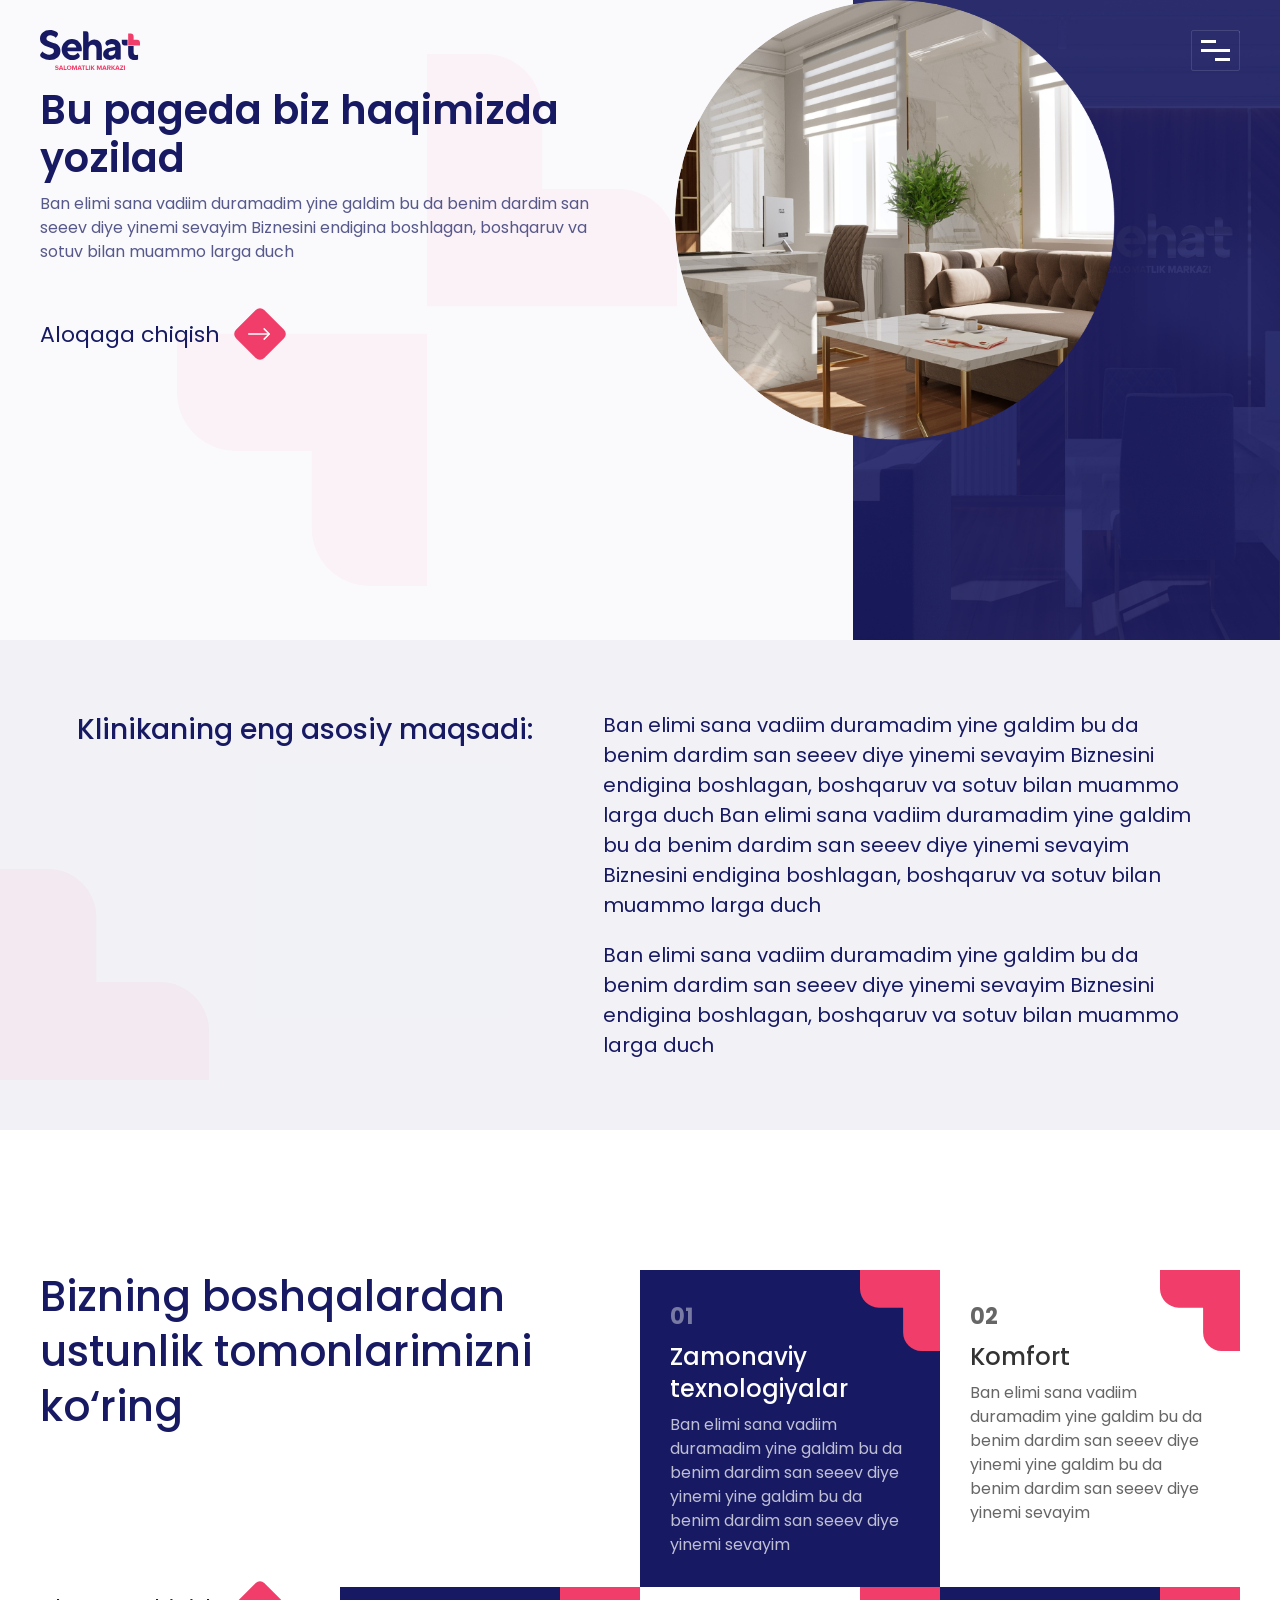
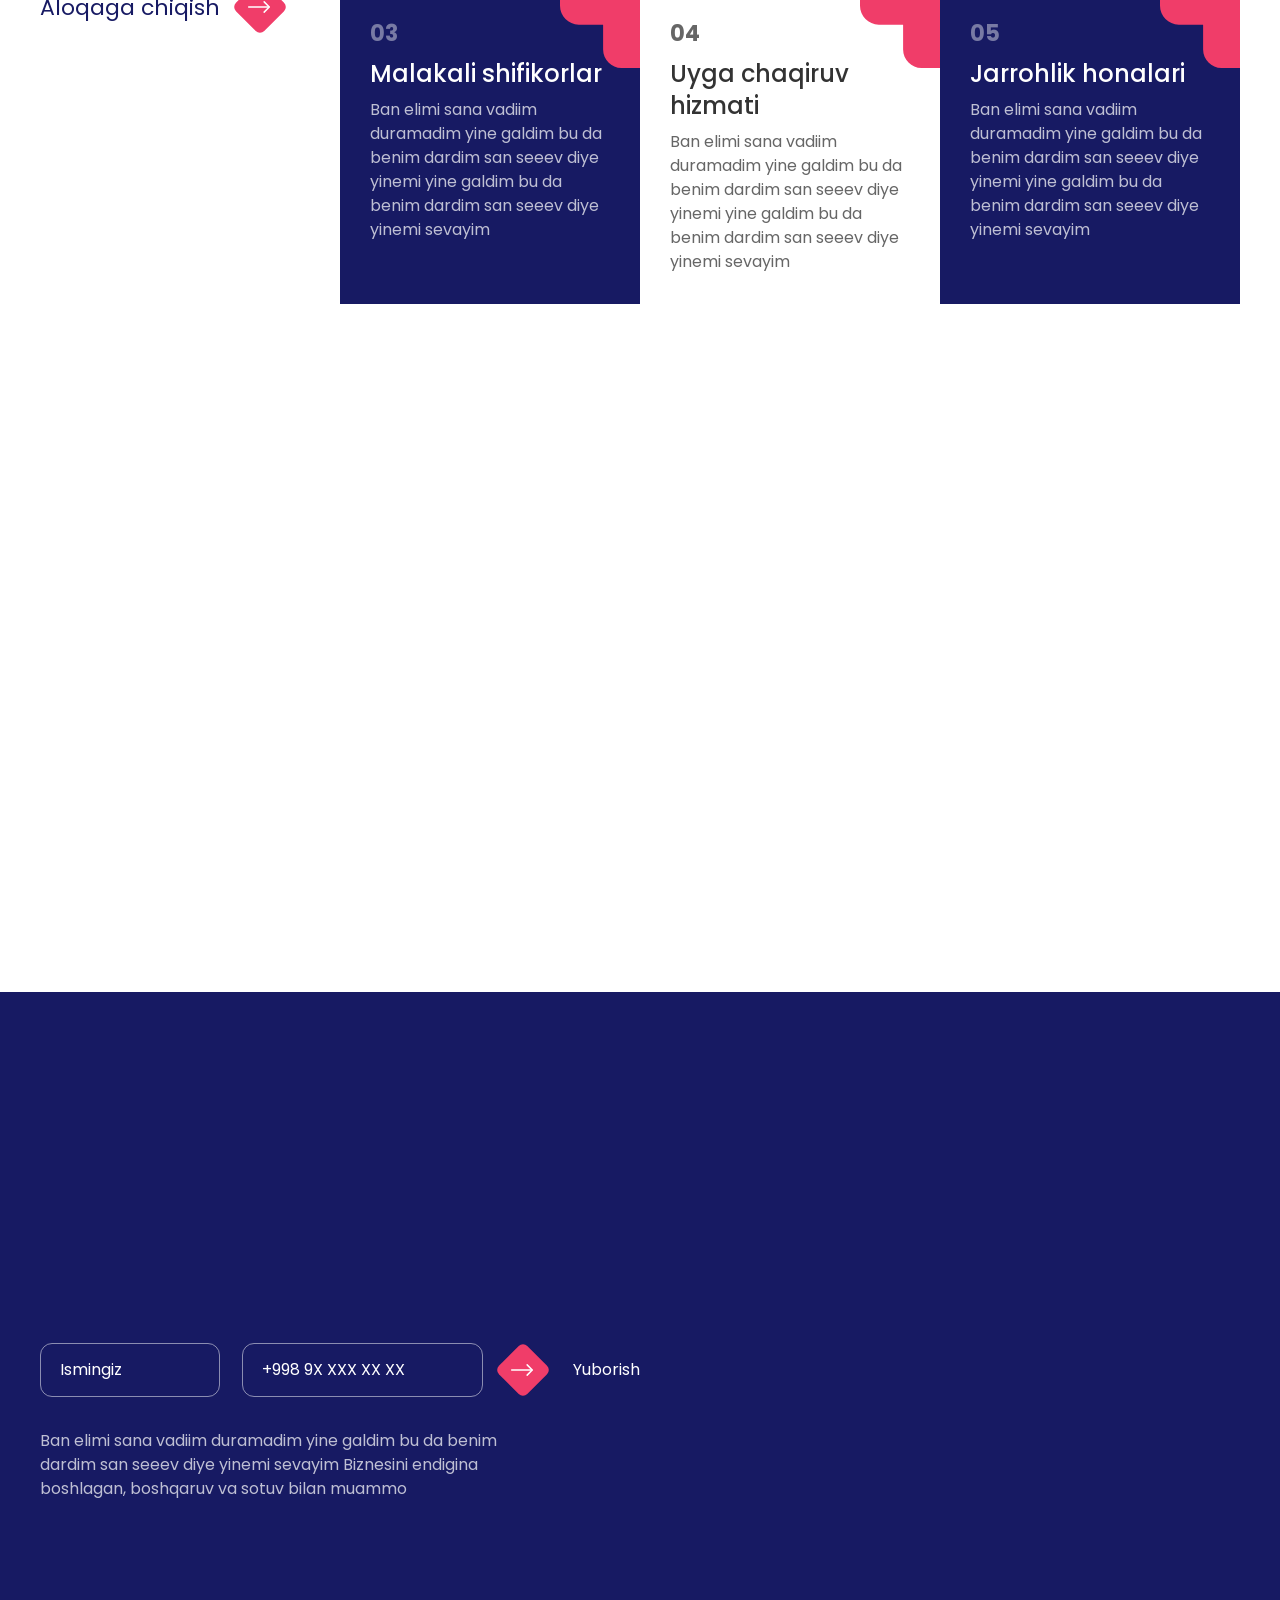
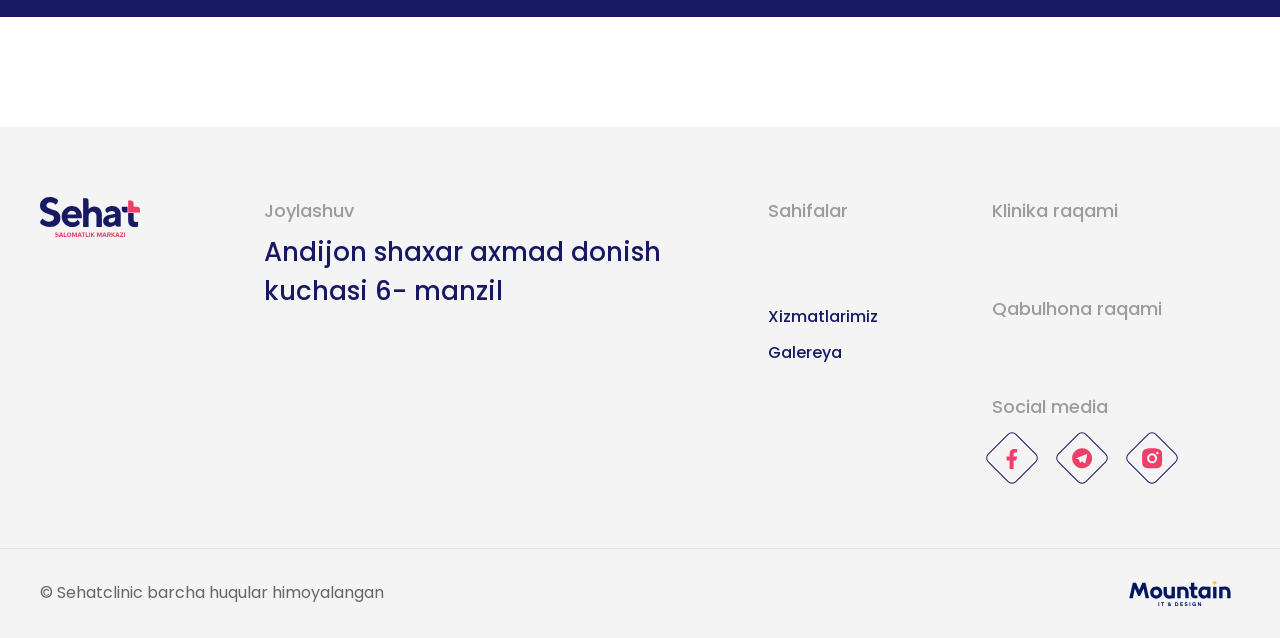
==== about.html @ 2d32bf68 "Added" ====
<!DOCTYPE html>
<html lang="en">

<head>
  <meta charset="UTF-8">
  <meta http-equiv="X-UA-Compatible" content="IE=edge" />
  <meta name="viewport" content="width=device-width, initial-scale=1.0" />
  <title>Sexat</title>

  <link rel="stylesheet" href="../assets/css/uikit.min.css" />
  <link rel="stylesheet" href="../assets/css/tailwind.css" />
  <link rel="stylesheet" href="../assets/css/custom.css">
  <link rel="icon" href="../assets/logo.svg">
  <link href="https://unpkg.com/aos@2.3.1/dist/aos.css" rel="stylesheet">
  <script defer src="https://unpkg.com/alpinejs@3.9.6/dist/cdn.min.js"></script>

</head>

<body>

  <div id="header"
    uk-sticky="show-on-up: true; animation: uk-animation-slide-top; sel-target: .header; cls-active: uk-navbar-sticky bg-[#fff] border-b-2 border-[#51648E] border-opacity-[0.22]; cls-inactive: uk-navbar-transparent z-[9]; top: 200;"
    class="navbar uk-sticky">
    <header class="header absolute top-0 left-0 w-full uk-navbar-transparent z-[9]">
      <div class="uk-container uk-container-large">
        <nav class="uk-flex uk-flex-between uk-flex-middle py-[30px]">
          <div class="uk-navbar-left uk-padding-remove-left flex items-center space-x-[170px]">
            <a href="index.html">
              <img class="uk-animation-fade w-[100px]" src="../assets/images/icons/logo.svg" alt="Logo">
            </a>
          </div>

          <div class="uk-navbar-right">
            <div class="uk-hidden@l uk-first-column">
              <div class="text-[#1d1d1b]">
                <a href="javascript:void(0);" uk-toggle="target: #offcanvas-flip" class="text-[#1d1d1b] hover-link"
                  aria-expanded="false">
                  <svg width="49" height="41" viewBox="0 0 49 41" fill="none" xmlns="http://www.w3.org/2000/svg">
                    <rect x="10" y="10" width="15" height="3" fill="#171A63" />
                    <rect x="10" y="19" width="29" height="3" fill="#171A63" />
                    <rect x="24" y="28" width="15" height="3" fill="#171A63" />
                  </svg>
                </a>
              </div>

              <div id="offcanvas-flip" uk-offcanvas="flip: true; overlay: true" class="uk-offcanvas">
                <div class="uk-offcanvas-bar">

                  <div class="uk-flex uk-flex-right">
                    <button class="uk-offcanvas-close uk-icon uk-close" type="button" uk-close="">
                      <svg xmlns="http://www.w3.org/2000/svg" viewBox="0 0 24 24" width="24" height="24">
                        <path fill="none" d="M0 0h24v24H0z"></path>
                        <path
                          d="M12 10.586l4.95-4.95 1.414 1.414-4.95 4.95 4.95 4.95-1.414 1.414-4.95-4.95-4.95 4.95-1.414-1.414 4.95-4.95-4.95-4.95L7.05 5.636z">
                        </path>
                      </svg>
                      <svg width="14" height="14" viewBox="0 0 14 14" xmlns="http://www.w3.org/2000/svg">
                        <line fill="none" stroke="#000" stroke-width="1.1" x1="1" y1="1" x2="13" y2="13"></line>
                        <line fill="none" stroke="#000" stroke-width="1.1" x1="13" y1="1" x2="1" y2="13"></line>
                      </svg></button>
                  </div>

                  <ul
                    class="mt-[20px] items-end uk-flex-column uk-grid-small uk-text-uppercase uk-child-width-1-1 uk-grid uk-grid-stack"
                    uk-grid=""
                    uk-scrollspy="target: .animBottom; cls: uk-animation-slide-top-small; delay: 100; repeat: true">
                    <li class="uk-flex uk-flex-right">
                      <a href="index.html" class="font-400 animBottom" style="visibility: hidden;">
                        Bosh sahifa
                      </a>
                    </li>
                    <div>
                      <hr class="border-none w-full h-[1px] bg-[#fff] bg-opacity-[0.06]">
                    </div>
                    <li class="uk-flex uk-flex-right">
                      <a href="about.html" class="font-400 animBottom" style="visibility: hidden;">
                        Biz haqimizda
                      </a>
                    </li>
                    <div>
                      <hr class="border-none w-full h-[1px] bg-[#fff] bg-opacity-[0.06]">
                    </div>
                    <li class="uk-flex uk-flex-right">
                      <a href="service.html" class="font-400 animBottom" style="visibility: hidden;">
                        Xizmatlarimiz
                      </a>
                    </li>
                    <div>
                      <hr class="border-none w-full h-[1px] bg-[#fff] bg-opacity-[0.06]">
                    </div>
                    <li class="uk-flex uk-flex-right">
                      <a href="gallery.html" class="font-400 animBottom" style="visibility: hidden;">
                        Galereya
                      </a>
                    </li>
                    <li class="uk-flex uk-flex-right">
                      <a href="contact.html" class="font-400 animBottom" style="visibility: hidden;">
                        Kontaktlar
                      </a>
                    </li>
                    <div>
                      <hr class="border-none w-full h-[1px] bg-[#fff] bg-opacity-[0.06]">
                    </div>
                    <li class="uk-flex uk-flex-right">
                      <ul class="uk-grid-small uk-flex-middle uk-grid uk-grid-stack" uk-grid="">
                        <li class="text-[#fff]">
                          <a href="#" class="text-[#fff] font-400 hover-link animBottom"
                            style="visibility: hidden;">UZ</a>
                        </li>
                        <li>
                          <hr class="border-none w-[1px] h-[16px] bg-[#fff] bg-opacity-[0.06]">
                        </li>
                        <li class="text-[#fff]">
                          <a href="#" class="text-[#fff] font-400 hover-link animBottom"
                            style="visibility: hidden;">RU</a>
                        </li>
                        <li>
                          <hr class="border-none w-[1px] h-[16px] bg-[#fff] bg-opacity-[0.06]">
                        </li>
                        <li class="text-[#fff]">
                          <a href="#" class="text-[#fff] font-400 hover-link animBottom"
                            style="visibility: hidden;">EN</a>
                        </li>
                      </ul>
                    </li>
                  </ul>
                </div>
              </div>
            </div>
            <div>
              <div class="text-[#1d1d1b]">
                <a href="#modal-full" id="modalFull" uk-toggle class="uk-visible@l">
                  <img class="navbar__burger burgerWhite" src="../assets/images/icons/burger-white.svg" alt="img">
                  <img class="navbar__burger burgerBlack" src="../assets/images/icons/burger.svg" alt="img">
                </a>
                <div id="modal-full" class="uk-modal-full" uk-modal>
                  <div class="uk-modal-dialog">
                    <div class="uk-close-large">
                      <button class="uk-modal-close-full uk-close-large" type="button" uk-close>
                        <svg width="50" height="50" viewBox="0 0 14 14" xmlns="http://www.w3.org/2000/svg">
                          <line fill="none" stroke="#fff" stroke-width="1.1" x1="1" y1="1" x2="13" y2="13"></line>
                          <line fill="none" stroke="#fff" stroke-width="1.1" x1="13" y1="1" x2="1" y2="13"></line>
                        </svg>
                      </button>
                    </div>
                    <div class="uk-grid-collapse uk-child-width-1-2@s uk-flex-middle" uk-grid>
                      <div class="uk-background-cover"
                        style="background-image: url('../assets/images/main/navbar.png');" uk-height-viewport></div>
                      <div class="px-[100px] navigation">
                        <div>
                          <a href="index.html">
                            <img src="../assets/images/icons/logo.svg" alt="icon">
                          </a>
                          <div class="uk-child-width-1-2 mt-[50px]" uk-grid>
                            <div>
                              <ul class="navigation__list space-y-[24px]">
                                <li>
                                  <a href="index.html" class="line-animation nav-link">
                                    Bosh sahifa
                                  </a>
                                </li>
                                <li>
                                  <a href="about.html" class="line-animation nav-link">
                                    Biz haqimizda
                                  </a>
                                </li>
                                <li>
                                  <a href="service.html" class="line-animation nav-link">
                                    Xizmatlarimiz
                                  </a>
                                </li>
                                <li>
                                  <a href="gallery.html" class="line-animation nav-link">
                                    Galereya
                                  </a>
                                </li>
                                <li>
                                  <a href="contact.html" class="line-animation nav-link">
                                    Kontaktlar
                                  </a>
                                </li>
                              </ul>
                            </div>
                            <div>
                              <div class="uk-inline fade">
                                <button
                                  class="uk-button bg-[#171A63] rounded-[40px] text-[#fff] flex items-center space-x-[8px] py-[5px]"
                                  type="button">
                                  <img src="../assets/images/icons/globus.svg" alt="globus">
                                  <span>Uzbek</span>
                                  <img src="../assets/images/icons/small-arrow-bottom.svg" alt="arrow">
                                </button>
                                <div uk-dropdown="mode: click" class="rounded-[20px]"
                                  style="min-width: 80px; width: 100%;">
                                  <ul class="flex flex-col items-center space-y-[12px]">
                                    <li>
                                      <a href="#" class="text-[#171A63] text-[18px] font-medium">
                                        RU
                                      </a>
                                    </li>
                                    <li>
                                      <a href="#" class="text-[#171A63] text-[18px] font-medium">
                                        UZ
                                      </a>
                                    </li>
                                  </ul>
                                </div>
                              </div>
                              <ul class="mt-[20px] items-center socials__list flex flex-col rotate-90">
                                <li>
                                  <a href="#" class="group">
                                    <div
                                      class="icon icon-collapse border-[1.5px] border-[#171A63] flex items-center justify-center rounded-[6px] duration-150 rotate-45 text-[#F03D69] group-hover:text-[#fff]">
                                      <svg class="rotate-[-135deg] stroke-current fill-current" width="25" height="24"
                                        viewBox="0 0 25 24" fill="none" xmlns="http://www.w3.org/2000/svg">
                                        <path
                                          d="M12.2651 2C14.9821 2 15.3211 2.01 16.3871 2.06C17.4521 2.11 18.1771 2.277 18.8151 2.525C19.4751 2.779 20.0311 3.123 20.5871 3.678C21.0956 4.1779 21.4891 4.78259 21.7401 5.45C21.9871 6.087 22.1551 6.813 22.2051 7.878C22.2521 8.944 22.2651 9.283 22.2651 12C22.2651 14.717 22.2551 15.056 22.2051 16.122C22.1551 17.187 21.9871 17.912 21.7401 18.55C21.4898 19.2178 21.0963 19.8226 20.5871 20.322C20.0871 20.8303 19.4824 21.2238 18.8151 21.475C18.1781 21.722 17.4521 21.89 16.3871 21.94C15.3211 21.987 14.9821 22 12.2651 22C9.54814 22 9.20914 21.99 8.14314 21.94C7.07814 21.89 6.35314 21.722 5.71514 21.475C5.04746 21.2245 4.44266 20.8309 3.94314 20.322C3.43454 19.8222 3.04107 19.2175 2.79014 18.55C2.54214 17.913 2.37514 17.187 2.32514 16.122C2.27814 15.056 2.26514 14.717 2.26514 12C2.26514 9.283 2.27514 8.944 2.32514 7.878C2.37514 6.812 2.54214 6.088 2.79014 5.45C3.04037 4.78218 3.43394 4.17732 3.94314 3.678C4.44281 3.16923 5.04756 2.77573 5.71514 2.525C6.35314 2.277 7.07714 2.11 8.14314 2.06C9.20914 2.013 9.54814 2 12.2651 2ZM12.2651 7C10.9391 7 9.66728 7.52678 8.7296 8.46447C7.79192 9.40215 7.26514 10.6739 7.26514 12C7.26514 13.3261 7.79192 14.5979 8.7296 15.5355C9.66728 16.4732 10.9391 17 12.2651 17C13.5912 17 14.863 16.4732 15.8007 15.5355C16.7384 14.5979 17.2651 13.3261 17.2651 12C17.2651 10.6739 16.7384 9.40215 15.8007 8.46447C14.863 7.52678 13.5912 7 12.2651 7ZM18.7651 6.75C18.7651 6.41848 18.6334 6.10054 18.399 5.86612C18.1646 5.6317 17.8467 5.5 17.5151 5.5C17.1836 5.5 16.8657 5.6317 16.6313 5.86612C16.3968 6.10054 16.2651 6.41848 16.2651 6.75C16.2651 7.08152 16.3968 7.39946 16.6313 7.63388C16.8657 7.8683 17.1836 8 17.5151 8C17.8467 8 18.1646 7.8683 18.399 7.63388C18.6334 7.39946 18.7651 7.08152 18.7651 6.75ZM12.2651 9C13.0608 9 13.8238 9.31607 14.3865 9.87868C14.9491 10.4413 15.2651 11.2044 15.2651 12C15.2651 12.7956 14.9491 13.5587 14.3865 14.1213C13.8238 14.6839 13.0608 15 12.2651 15C11.4695 15 10.7064 14.6839 10.1438 14.1213C9.58121 13.5587 9.26514 12.7956 9.26514 12C9.26514 11.2044 9.58121 10.4413 10.1438 9.87868C10.7064 9.31607 11.4695 9 12.2651 9Z" />
                                      </svg>

                                    </div>
                                  </a>
                                </li>
                                <li>
                                  <a href="#" class="group">
                                    <div
                                      class="icon icon-collapse border-[1.5px] border-[#171A63] flex items-center justify-center rounded-[6px] duration-150 rotate-45 text-[#F03D69] group-hover:text-[#229ED9]">
                                      <svg class="rotate-[-135deg] stroke-current fill-current" width="25" height="24"
                                        viewBox="0 0 25 24" fill="none" xmlns="http://www.w3.org/2000/svg">
                                        <path
                                          d="M12.2651 22C6.74214 22 2.26514 17.523 2.26514 12C2.26514 6.477 6.74214 2 12.2651 2C17.7881 2 22.2651 6.477 22.2651 12C22.2651 17.523 17.7881 22 12.2651 22ZM9.15514 13.17L9.16814 13.163L10.0381 16.033C10.1501 16.344 10.3041 16.4 10.4911 16.374C10.6791 16.349 10.7781 16.248 10.9011 16.13L12.0891 14.982L14.6391 16.87C15.1051 17.127 15.4401 16.994 15.5561 16.438L17.2131 8.616C17.3961 7.888 17.0761 7.596 16.5111 7.828L6.77814 11.588C6.11414 11.854 6.11814 12.226 6.65814 12.391L9.15514 13.171V13.17Z" />
                                      </svg>

                                    </div>
                                  </a>
                                </li>
                                <li>
                                  <a href="#" class="group">
                                    <div
                                      class="icon icon-collapse border-[1.5px] border-[#171A63] flex items-center justify-center rounded-[6px] duration-150 rotate-45 text-[#F03D69] group-hover:text-[#4267B2]">
                                      <svg class="rotate-[-135deg] stroke-current fill-current" width="25" height="25"
                                        viewBox="0 0 25 25" fill="none" xmlns="http://www.w3.org/2000/svg">
                                        <path
                                          d="M14.0884 14.3232H16.5884L17.5884 10.3232H14.0884V8.32324C14.0884 7.29324 14.0884 6.32324 16.0884 6.32324H17.5884V2.96324C17.2624 2.92024 16.0314 2.82324 14.7314 2.82324C12.0164 2.82324 10.0884 4.48024 10.0884 7.52324V10.3232H7.08838V14.3232H10.0884V22.8232H14.0884V14.3232Z" />
                                      </svg>
                                    </div>
                                  </a>
                                </li>
                              </ul>
                            </div>
                          </div>
                          <div class="flex items-center space-x-[40px]">
                            <a href="#" class="text-[#171A63] text-[22px]">Aloqaga
                              chiqish</a>
                            <a href="#" class="text-[#171A63] text-[22px]">Qabulga
                              yozilish</a>
                          </div>
                          <div class="mt-[50px]">
                            <p class="text-[#F03D69] font-medium text-sm uppercase">BIZ
                              QAYERDA JOYLASHGANMIZ</p>
                            <a href="#" class="text-xl font-medium text-[#171A63] mt-[4px]">
                              Toshkent shahar Chillonzor tumani 25 daha 30 uy da
                              joylashgan
                            </a>
                          </div>
                        </div>
                      </div>
                    </div>
                  </div>
                </div>
              </div>

              <div id="offcanvas-flip" uk-offcanvas="flip: true; overlay: true" class="uk-offcanvas uk-hidden">
                <div class="uk-offcanvas-bar mobile-navbar">
                  <div class="uk-flex uk-flex-right">
                    <button class="uk-offcanvas-close uk-icon uk-close" type="button" uk-close>
                      <svg xmlns="http://www.w3.org/2000/svg" viewBox="0 0 24 24" width="34" height="34">
                        <path fill="none" d="M0 0h24v24H0z"></path>
                        <path
                          d="M12 10.586l4.95-4.95 1.414 1.414-4.95 4.95 4.95 4.95-1.414 1.414-4.95-4.95-4.95 4.95-1.414-1.414 4.95-4.95-4.95-4.95L7.05 5.636z">
                        </path>
                      </svg>
                      <svg width="14" height="14" viewBox="0 0 14 14" xmlns="http://www.w3.org/2000/svg">
                        <line fill="none" stroke="#000" stroke-width="1.1" x1="1" y1="1" x2="13" y2="13"></line>
                        <line fill="none" stroke="#000" stroke-width="1.1" x1="13" y1="1" x2="1" y2="13"></line>
                      </svg></button>
                  </div>

                  <div class="bg-[#fff] content-wrapper">
                    <div class="uk-padding-large">
                      <div class="uk-padding-large">
                        <a href="index.html">
                          <img src="../assets/images/icons/logo.svg" alt="logo">
                        </a>
                        <div>
                          <div class="uk-margin-large-top">
                            <ul class="flex flex-col">
                              <li>
                                <a href="index.html">Bosh sahifa</a>
                              </li>
                              <li>
                                <a href="index.html">Biz haqimizda</a>
                              </li>
                              <li>
                                <a href="index.html">Xizmatlarimiz</a>
                              </li>
                              <li>
                                <a href="gallery.html">Galereya</a>
                              </li>
                              <li>
                                <a href="index.html">Kontaktlar</a>
                              </li>
                            </ul>
                          </div>
                          <div class="uk-inline fade">
                            <button class="uk-button uk-button-default" type="button">Click</button>
                            <div uk-dropdown="mode: click">Lorem ipsum dolor sit amet,
                              consectetur adipiscing elit, sed do eiusmod tempor
                              incididunt.</div>
                          </div>
                        </div>
                      </div>
                    </div>
                  </div>
                </div>
              </div>
            </div>
          </div>
        </nav>
      </div>
    </header>
  </div>

  <main
    class="main-section main-section-background uk-section mt-[100px] md:mt-0 uk-position-relative uk-overflow-hidden z-[1] relative uk-padding-remove-vertical">
    <div>
      <ul uk-scrollspy="target: .animation; cls: uk-animation-slide-top-medium; delay: 100; repeat: true">
        <li class="uk-height-1-1 uk-cover-container min-h-[100vh]" style="min-height: 520px !important;">
          <div class="uk-grid-collapse uk-grid-match uk-visible@s" uk-grid>
            <div class="uk-width-expand relative">
              <img class="absolute left-1/2 top-1/2 -translate-y-1/2 -translate-x-1/2 uk-visible@l"
                style="width: 500px;" src="../assets/images/icons/services-pattern.svg" alt="img" loading="lazy">
            </div>
            <div class="uk-visible@l uk-width-1-3">
              <img src="../assets/images/about/main-img-back.png" alt="img"
                uk-scrollspy="cls: uk-animation-slide-right;">
            </div>
          </div>
          <div
            class="main-contents-wrapper uk-container uk-container-large uk-margin-remove-left left-1/2 top-1/2 absolute -translate-x-1/2 -translate-y-1/2 w-full">
            <div class="uk-container uk-container-large relative uk-margin-remove-left">

              <div class="content uk-child-width-1-2@l uk-flex-middle uk-grid-large relative z-[2]" uk-grid>
                <div>
                  <h1 class="title text-[#171A63] font-[600] animation">
                    Bu pageda biz
                    haqimizda yozilad
                  </h1>
                  <p class="text-[#171A63] text-opacity-[0.72] mt-[10px] animation">
                    Ban elimi sana vadiim duramadim yine galdim bu da benim dardim san
                    seeev diye yinemi sevayim Biznesini endigina boshlagan, boshqaruv va
                    sotuv bilan muammo larga duch
                  </p>
                  <div class="mt-[50px] text-[#171A63] inline-block animation">
                    <a href="#" class="flex items-center text-[#171A63] text-[22px] group">
                      <span>Aloqaga chiqish</span>
                      <div class="ml-[20px] group-hover:ml-[30px] duration-300">
                        <div
                          class="w-[40px] h-[40px] bg-[#F03D69] rounded-[6px] rotate-45 flex items-center justify-center">
                          <img class="-rotate-45" src="../assets/images/icons/arrow.svg" alt="">
                        </div>
                      </div>
                    </a>
                  </div>
                </div>
                <div class="uk-visible@l">
                  <div class="w-[440px] rounded-full overflow-hidden group">
                    <img class="w-full h-full object-cover group-hover:scale-110 duration-300 cursor-pointer"
                      loading="lazy" src="../assets/images/about/main-img.png" alt="img">
                  </div>
                </div>
              </div>

            </div>
          </div>
        </li>
      </ul>
    </div>

    <img class="absolute right-0 top-[100px] z-[-1]" src="../assets/images/icons/vector.svg" alt="">
  </main>

  <section class="uk-section relative overflow-hidden" style="background: rgba(23, 26, 99, 0.06);">
    <div class="uk-container uk-container-large">
      <div class="flex justify-center lg:space-x-[30px] xl:space-x-[70px] flex-col lg:flex-row">
        <div uk-scrollspy="cls: uk-animation-slide-left; delay: 300;">
          <h4 class="text-[#171A63] text-[28px] font-medium">Klinikaning eng asosiy maqsadi:</h4>
        </div>
        <div class="lg:w-[600px] mt-[22px] lg:mt-0" uk-scrollspy="cls: uk-animation-slide-right; delay: 300;">
          <p class="text-[20px] font-[300] text-[#171A63]">
            Ban elimi sana vadiim duramadim yine galdim bu da benim dardim san seeev diye yinemi sevayim
            Biznesini endigina boshlagan, boshqaruv va sotuv bilan muammo larga duch Ban elimi sana vadiim
            duramadim yine galdim
            bu da benim dardim san seeev diye yinemi sevayim Biznesini endigina boshlagan, boshqaruv va
            sotuv bilan muammo larga duch
          </p>
          <p class="text-[20px] font-[300] text-[#171A63] mt-[20px]">
            Ban elimi sana vadiim duramadim yine galdim bu da benim dardim san seeev diye yinemi sevayim
            Biznesini endigina boshlagan, boshqaruv va sotuv bilan muammo larga duch
          </p>
        </div>
      </div>
    </div>
    <img class="absolute left-0 bottom-[50px] uk-visible@s" src="../assets/images/icons/pattern.svg" alt="pattern">
  </section>

  <section class="uk-section uk-margin-large-top main__advantage-section overflow-hidden">
    <div class="uk-container uk-container-large" uk-scrollspy="target: .animate; cls: uk-animation-fade; delay: 100;">
      <ul class="uk-grid-collapse uk-child-width-1-4@l uk-child-width-1-2@m" uk-grid uk-scrollspy="target: .fade; cls: uk-animation-scale-up; repeat: true">
        <li class="uk-width-1-2@m">
          <div class="pb-[20px] lg:pb-0"
            uk-scrollspy="target: .anim; cls: uk-animation-slide-top-medium; delay: 100; repeat: true">
            <h2 class="title-2 anim">
              Bizning boshqalardan
              ustunlik tomonlarimizni ko‘ring
            </h2>
            <p class="paragraph anim">
              Ban elimi sana vadiim duramadim yine galdim bu da benim dardim san seeev diye yinemi sevayim
              Biznesini endigina boshlagan, boshqaruv va sotuv bilan
            </p>
          </div>
        </li>
        <li>
          <div class="relative fade">
            <img class="absolute right-0 top-0" src="../assets/images/icons/pattern-card-2.svg" alt="">
            <div class="p-[20px] sm:p-[30px] relative z-[2]">
              <span class="text-[#fff] text-opacity-[0.42] text-[22px] font-[700]">01</span>
              <h4 class="text-2xl font-medium text-[#fff] mt-[8px]">Zamonaviy texnologiyalar</h4>
              <p class="text-[#fff] text-opacity-[0.72] mt-[8px]">
                Ban elimi sana vadiim duramadim yine galdim bu da benim dardim san seeev diye yinemi
                yine galdim bu da benim dardim san seeev diye yinemi
                sevayim
              </p>
            </div>
          </div>
        </li>
        <li>
          <div class="relative fade">
            <img class="absolute right-0 top-0" src="../assets/images/icons/pattern-card-2.svg" alt="">
            <div class="p-[20px] sm:p-[30px] relative z-[2]">
              <span class="text-[##171A63] text-opacity-[0.42] text-[22px] font-[700]">02</span>
              <h4 class="text-2xl font-medium text-[##171A63] mt-[8px]">Komfort</h4>
              <p class="text-[##171A63] text-opacity-[0.72] mt-[8px]">
                Ban elimi sana vadiim duramadim yine galdim bu da benim dardim san seeev diye yinemi
                yine galdim bu da benim dardim san seeev diye yinemi
                sevayim
              </p>
            </div>
          </div>
        </li>
        <li class="uk-visible@l">
          <div class="relative fade">
            <div class="text-[#171A63] inline-block">
              <a href="#" class="flex items-center text-[#171A63] text-[22px] group">
                <span>Aloqaga chiqish</span>
                <div class="ml-[20px] group-hover:ml-[30px] duration-300">
                  <div class="w-[40px] h-[40px] bg-[#F03D69] rounded-[6px] rotate-45 flex items-center justify-center">
                    <img class="-rotate-45" src="../assets/images/icons/arrow.svg" alt="">
                  </div>
                </div>
              </a>
            </div>
          </div>
        </li>
        <li>
          <div class="relative fade">
            <img class="absolute right-0 top-0" src="../assets/images/icons/pattern-card-2.svg" alt="">
            <div class="p-[20px] sm:p-[30px] relative z-[2]">
              <span class="text-[#fff] text-opacity-[0.42] text-[22px] font-[700]">03</span>
              <h4 class="text-2xl font-medium text-[#fff] mt-[8px]">Malakali shifikorlar</h4>
              <p class="text-[#fff] text-opacity-[0.72] mt-[8px]">
                Ban elimi sana vadiim duramadim yine galdim bu da benim dardim san seeev diye yinemi
                yine galdim bu da benim dardim san seeev diye yinemi
                sevayim
              </p>
            </div>
          </div>
        </li>
        <li>
          <div class="relative fade">
            <img class="absolute right-0 top-0" src="../assets/images/icons/pattern-card-2.svg" alt="">
            <div class="p-[20px] sm:p-[30px] relative z-[2]">
              <span class="text-[##171A63] text-opacity-[0.42] text-[22px] font-[700]">04</span>
              <h4 class="text-2xl font-medium text-[##171A63] mt-[8px]">Uyga chaqiruv hizmati</h4>
              <p class="text-[##171A63] text-opacity-[0.72] mt-[8px]">
                Ban elimi sana vadiim duramadim yine galdim bu da benim dardim san seeev diye yinemi
                yine galdim bu da benim dardim san seeev diye yinemi
                sevayim
              </p>
            </div>
          </div>
        </li>
        <li>
          <div class="relative fade">
            <img class="absolute right-0 top-0" src="../assets/images/icons/pattern-card-2.svg" alt="">
            <div class="p-[20px] sm:p-[30px] relative z-[2]">
              <span class="text-[#fff] text-opacity-[0.42] text-[22px] font-[700]">05</span>
              <h4 class="text-2xl font-medium text-[#fff] mt-[8px]">Jarrohlik honalari</h4>
              <p class="text-[#fff] text-opacity-[0.72] mt-[8px]">
                Ban elimi sana vadiim duramadim yine galdim bu da benim dardim san seeev diye yinemi
                yine galdim bu da benim dardim san seeev diye yinemi
                sevayim
              </p>
            </div>
          </div>
        </li>
      </ul>
    </div>
  </section>

  <section class="uk-section about__sections-section alpine-grid">
    <div class="uk-container uk-container-large"
      uk-scrollspy="target: .animate; cls: uk-animation-slide-top; delay: 300; repeat: true">
      <h2 class="title-2 animate">Bizning barcha bo‘limlarimiz</h2>
      <p class="paragraph lg:w-[500px] animate">Ban elimi sana vadiim duramadim yine galdim
        bu da benim dardim san seeev diye yinemi sevayim Biznesini endigina boshlagan, boshqaruv va
        sotuv bilan muammo
      </p>
      <div class="mt-[42px]" uk-scrollspy="target: .fade; cls: uk-animation-fade; repeat: true">
        <ul x-data class="uk-child-width-1-5@l uk-child-width-1-3@s uk-child-width-1-2 uk-grid-small uk-grid-match" uk-grid>
          <template x-for="[id, value] in Object.entries($store.data.sections)" :key="value">
            <li>
              <div class="relative overflow-hidden bg-[#F4F4F4] fade">
                <img class="absolute right-[-80px] top-0 object-cover w-full h-full"
                  src="../assets/images/icons/digital-back.svg" alt="img">
                <div class="z-[2] relative p-[12px] sm:p-[20px]">
                  <img class="h-[42px] w-[42px] mb-[20px]" :src="value.img" alt="icon">
                  <span class="text-base sm:text-xl font-medium text-[#171A63]" x-text="value.text"></span>
                </div>
              </div>
            </li>
          </template>
        </ul>
      </div>
    </div>
  </section>

  <section class="uk-section about__doctors-section alpine-grid">
    <div class="uk-container uk-container-large"
      uk-scrollspy="target: .animate; cls: uk-animation-slide-top; delay: 300; repeat: true">
      <h2 class="title-2 animate">Bizning malakali mutaxassislarimiz</h2>
      <p class="paragraph lg:w-[500px] animate">Ban elimi sana vadiim duramadim yine galdim
        bu da benim dardim san seeev diye yinemi sevayim Biznesini endigina boshlagan, boshqaruv va
        sotuv bilan muammo
      </p>
      <div class="mt-[42px]" uk-scrollspy="target: .fade; cls: uk-animation-scale-up; repeat: true">
       <ul x-data class="uk-child-width-1-3@l uk-child-width-1-2@s uk-grid-large uk-grid-match" uk-grid>
        <template x-for="[id, item] in Object.entries($store.data.doctors)" :key="item">
          <li>
            <div class="text-[#171A63] fade">
             <div x-data="dropdown" class="border border-[E5E5E5] w-full md:h-[420px] overflow-hidden relative">
               <img class="object-contain w-full h-full" :src="item.img" alt="doctor">
               <button @click="toggle" class="absolute right-0 bottom-0 w-[50px] h-[50px] flex items-center justify-center border border-[#E5E5E5] z-[2]">
                 <img src="../assets/images/icons/dots.svg" alt="dots">
               </button>
               <div x-show="open" @click.outside="open = false" class="card-hover p-[15px] sm:p-[50px] absolute left-0 top-0 w-full h-full z-[3]">
                 <p class="text-[#171A63]" x-text="item.desc"></p>
               </div>
             </div>
             <p class="text-[20px] sm:text-[26px] font-medium mt-[32px]" x-text="item.name"></p>
             <span class="sm:text-xl" x-text="item.job"></span>
            </div>
          </li>
        </template>
       </ul>
      </div>
    </div>
  </section>

  <section class="uk-section bg-[#171A63] relative">
    <div class="uk-container uk-container-large">
      <form class="text-white uk-grid-collapse items-center uk-child-width-1-2@l" uk-grid>
        <div>
          <div uk-scrollspy="target: .animation; cls: uk-animation-slide-top-medium; delay: 100; repeat: true">
            <h2 class="title-2 text-white animation">
              Yordam kerak bolsa <span class="text-[#F03D69]">hoziroq murojat qiling!!!</span>
            </h2>
            <p class="text-white text-opacity-[0.72] md:w-[85%] mt-[12px] animation">
              Ban elimi sana vadiim duramadim yine galdim bu da benim dardim san seeev diye yinemi sevayim
              Biznesini endigina boshlagan, boshqaruv va sotuv bilan muammo
            </p>
            <div
              class="mt-[42px] md:flex justify-between items-center w-full space-y-[20px] md:space-y-0 md:space-x-[20px] lg:space-x-[22px]">
              <div class="form-input-anim">
                <input type="text" name="text" autocomplete="off" required
                  class="w-full bg-transparent focus:outline-none text-[#fff] placeholder:text-[#fff] placeholder:text-opacity-[0.72] border border-[#fff]/50 focus:border-[#fff]/100 rounded-[12px] py-[14px] px-[20px]">
                <label for="text" class="label-name">
                  <span class="content-name">
                    Ismingiz
                  </span>
                </label>
              </div>
              <div
                class="w-full sm:flex items-center space-y-[30px] sm:space-y-0 space-x-0 sm:space-x-[20px] animLeft uk-scrollspy-inview animate__animated animate__lightSpeedInLeft">
                <div class="form-input-anim">
                  <input type="text" name="text" autocomplete="off" required
                    class="w-full bg-transparent focus:outline-none text-[#fff] placeholder:text-[#fff] placeholder:text-opacity-[0.72] border border-[#fff]/50 focus:border-[#fff]/100 rounded-[12px] py-[14px] px-[20px]">
                  <label for="text" class="label-name">
                    <span class="content-name">
                      +998 9X XXX XX XX
                    </span>
                  </label>
                </div>
                <button class="group flex items-center space-x-[30px] group">
                  <div
                    class="w-[40px] h-[40px] bg-[#F03D69] group-hover:scale-110 duration-150 rounded-[6px] rotate-45 flex items-center justify-center">
                    <img class="-rotate-45 absolute top-1/2 left-1/2 -translate-y-1/2 -translate-x-1/2"
                      src="../assets/images/icons/arrow.svg" alt="">
                  </div>
                  <span>Yuborish</span>
                </button>
              </div>
            </div>
            <p class="text-white text-opacity-[0.72] mt-[32px] md:w-[80%] uk-visible@s">
              Ban elimi sana vadiim duramadim yine galdim bu da benim dardim san seeev diye yinemi sevayim
              Biznesini endigina boshlagan, boshqaruv va sotuv bilan muammo
            </p>
          </div>
        </div>
        <div class="uk-visible@l">
          <img src="../assets/images/main/form-img.png" loading="lazy" alt="img" data-aos="zoom-out-left">
        </div>
      </form>
    </div>
  </section>

  <footer class="uk-section mt-[110px] bg-[#F4F4F4] uk-padding-remove-bottom" uk-scrollspy="target: .animation; cls: uk-animation-slide-top-medium; repeat: true; delay: 100">
    <div class="uk-container uk-container-large">
      <div class="uk-grid-large uk-child-width-1-4@l uk-child-width-1-2 lg:justify-between" uk-grid>
        <div class="w-full sm:w-[200px] flex sm:inline-block justify-center">
          <a href="index.html" class="inline-block">
            <img src="../assets/images/icons/logo.svg" loading="lazy" alt="logo">
          </a>
        </div>
        <div class="w-full md:w-[480px]">
          <h4 class="text-[#2222226B] text-lg font-medium mb-[8px]">Joylashuv</h4>
          <p class="text-[#171A63] text-[26px] font-medium animation">Andijon shaxar axmad donish
            kuchasi 6- manzil
          </p>
          <p class="paragraph font-[300] uk-margin-medium-top animation">
            Ban elimi sana vadiim duramadim yine galdim bu da benim dardim san seeev diye yinemi sevayim
            Biznesini endigina boshlagan, boshqaruv va sotuv bilan muammo
          </p>
        </div>
        <div class="w-1/2 sm:w-[200px]">
          <h4 class="text-[#2222226B] text-lg font-medium mb-[8px]">Sahifalar</h4>
          <ul class="space-y-[12px]">
            <li class="animation">
              <a href="index.html" class="text-[#171A63] font-medium">
                Bosh sahifa
              </a>
            </li>
            <li class="animation">
              <a href="about.html" class="text-[#171A63] font-medium">
                Biz haqimizda
              </a>
            </li>
            <li class="animation">
              <a href="service.html" class="text-[#171A63] font-medium">
                Xizmatlarimiz
              </a>
            </li>
            <li class="animation">
              <a href="gallery.html" class="text-[#171A63] font-medium">
                Galereya
              </a>
            </li>
            <li class="animation">
              <a href="contact.html" class="text-[#171A63] font-medium">
                Kontakt
              </a>
            </li>
          </ul>
        </div>
        <div>
          <h4 class="text-[#2222226B] text-base sm:text-lg font-medium mb-[8px]">Klinika raqami</h4>
          <a href="#" class="text-base sm:text-2xl font-[600] text-[#171A63] animation">+998 55 500 77 11</a>
          <h4 class="text-[#2222226B] text-base sm:text-lg font-medium mb-[8px] mt-[15px] sm:mt-[30px]">
            Qabulhona raqami</h4>
          <a href="#" class="text-base sm:text-2xl font-[600] text-[#171A63] animation">+998 55 555 77 11</a>
          <h4 class="text-[#2222226B] text-base sm:text-lg font-medium mb-[8px] mt-[15px] sm:mt-[30px]">Social
            media</h4>
          <ul class="mt-[17px] flex items-center space-x-[20px] sm:space-x-[30px]">
            <li>
              <a href="#"
                class="w-[30px] sm:w-[40px] h-[30px] sm:h-[40px] border border-[#171A63] rounded-[6px] rotate-45 flex items-center justify-center group">
                <img class="-rotate-45 group-hover:scale-125 duration-200" loading="lazy"
                  src="../assets/images/icons/facebook.svg" alt="facebook">
              </a>
            </li>
            <li>
              <a href="#"
                class="w-[30px] sm:w-[40px] h-[30px] sm:h-[40px] border border-[#171A63] rounded-[6px] rotate-45 flex items-center justify-center group">
                <img class="-rotate-45 group-hover:scale-125 duration-200" loading="lazy"
                  src="../assets/images/icons/telegram.svg" alt="telegram">
              </a>
            </li>
            <li>
              <a href="#"
                class="w-[30px] sm:w-[40px] h-[30px] sm:h-[40px] border border-[#171A63] rounded-[6px] rotate-45 flex items-center justify-center group">
                <img class="-rotate-45 group-hover:scale-125 duration-200" loading="lazy"
                  src="../assets/images/icons/instagram.svg" alt="insta">
              </a>
            </li>
          </ul>
        </div>
      </div>
    </div>
    <div class="border-t border-[#F03D69] border-opacity-[0.12] uk-margin-large-top">
      <div class="uk-container uk-container-large flex flex-col sm:flex-row items-center sm:justify-between py-[30px]">
        <p>© Sehatclinic barcha huqular himoyalangan</p>
        <a href="https://mount.uz" class="mt-[12px] sm:mt-0">
          <img src="../assets/images/logo.svg" alt="logo">
        </a>
      </div>
    </div>
  </footer>

  <script src="../assets/js/uikit-icons.min.js"></script>
  <script src="../assets/js/uikit.min.js"></script>
  <script src="https://unpkg.com/aos@2.3.1/dist/aos.js"></script>
  <script src="../assets/js/custom.js"></script>
  <script src="../assets/js/store.js"></script>

</body>

</html>
---- assets/css/custom.css ----
*,
*::after,
*::before {
  list-style-type: none;
  -webkit-box-sizing: border-box;
          box-sizing: border-box;
  padding: 0;
  margin: 0;
}

body {
  font-family: 'Poppins', sans-serif;
}

a:hover {
  color: inherit;
  text-decoration: none;
}

h1,
h2,
h3,
h4,
h5,
h6 {
  font-family: 'Poppins', sans-serif;
}

.navbar .list a {
  color: #4F545F;
  opacity: 0.7;
  font-weight: 600;
}

.navbar .list a:hover {
  color: #51648E;
  opacity: 1;
  -webkit-transition: all .3s;
  transition: all .3s;
}

.uk-offcanvas-flip .uk-open > .uk-offcanvas-bar {
  background-color: #171A63;
  width: 350px;
}

@media (max-width: 640px) {
  .uk-offcanvas-flip .uk-open > .uk-offcanvas-bar {
    width: 83%;
  }
}

.uk-offcanvas-flip .uk-open > .uk-offcanvas-bar .uk-link,
.uk-offcanvas-flip .uk-open > .uk-offcanvas-bar a {
  color: #fff !important;
  text-transform: none !important;
  font-size: 18px !important;
}

.navbar .uk-offcanvas-close {
  position: static;
  padding: 0;
}

.navbar .uk-offcanvas-close svg {
  fill: #fff;
}

.navbar .uk-offcanvas-close svg:nth-child(2) {
  display: none;
}

.uk-modal-dialog .uk-modal-close-full {
  position: absolute;
  right: auto;
  left: 50%;
  top: 50%;
  -webkit-transform: translate(-50%, 50%) rotate(45deg);
          transform: translate(-50%, 50%) rotate(45deg);
  width: 50px;
  height: 50px;
  background: #F03D69;
}

.uk-modal-dialog .uk-modal-close-full svg:nth-child(2) {
  display: none;
}

.uk-modal-dialog .uk-modal-close-full svg {
  color: #fff;
  width: 40px !important;
  -webkit-transform: rotate(45deg);
          transform: rotate(45deg);
}

.uk-modal-dialog .navigation__list li a {
  font-size: 28px !important;
  color: #171A63 !important;
  font-weight: 500;
  position: relative;
}

.uk-modal-dialog .navigation__list li .nav-link.active::after {
  content: '';
  width: 50%;
  height: 2px;
  background: #F03D69;
  position: absolute;
  bottom: -5px;
  left: 0;
}

.uk-modal-dialog .socials__list a {
  width: 50px;
  height: 20px !important;
  padding: 20px;
}

.main-section-background {
  background: rgba(23, 26, 99, 0.02);
}

.main__advantage-section ul li:nth-child(2) {
  background: #171A63;
}

.main__advantage-section ul li:nth-child(5) {
  background: #171A63;
}

.main__advantage-section ul li:nth-child(7) {
  background: #171A63;
}

.blog-img {
  position: relative;
}

.blog-img::after {
  content: '';
  width: 100%;
  height: 100%;
  position: absolute;
  top: 0;
  left: 0;
  background: rgba(23, 26, 99, 0.22);
}

.main__steps-section ul li .wrapper {
  position: relative;
  z-index: 2;
}

.main__steps-section ul li .wrapper span {
  position: relative;
  z-index: 2;
}

.main__steps-section .sircle {
  position: relative;
}

.main__steps-section .sircle:nth-child(1):after {
  content: '';
  width: 1130px;
  height: 2px;
  background-color: rgba(23, 26, 99, 0.12);
  position: absolute;
  top: 20px;
  left: 0;
  z-index: 1;
}

.main__steps-section .sircle-2 {
  position: relative;
}

.main__steps-section .sircle-2:nth-child(1):after {
  content: '';
  width: 400px;
  height: 2px;
  background-color: rgba(23, 26, 99, 0.12);
  position: absolute;
  top: 20px;
  left: 0;
  z-index: 1;
}

.main__blog-section .videos {
  margin-left: 70px;
}

.alpine-grid template {
  display: none;
}

.alpine-grid li span {
  word-break: break-all;
}

.about__doctors-section .card-hover {
  background: rgba(255, 255, 255, 0.5);
  border: 2px solid #E3E3EC;
  -webkit-box-sizing: border-box;
          box-sizing: border-box;
  -webkit-backdrop-filter: blur(172px);
          backdrop-filter: blur(172px);
}

.service_clinics-setion ul li:first-child {
  margin-top: 0;
}

.service_clinics-setion ul li:nth-child(2) {
  margin-top: -60px;
}

.service_clinics-setion ul li:nth-child(3) {
  margin-top: -120px;
}

.service_clinics-setion ul li:nth-child(4) {
  margin-top: -180px;
}

.service__card {
  cursor: pointer;
  color: #171A63;
  background: #F4F4F4;
  border: 2px solid rgba(0, 0, 0, 0.06);
  -webkit-transition: 0.3s;
  transition: 0.3s;
}

.service__card p {
  opacity: 0.72;
}

.service__card:hover {
  background: #171A63;
  color: #fff;
}

.contact__clinic-photos .uk-tab a {
  color: #171A63;
  font-weight: 400;
  font-size: 24px;
  padding: 16px 0;
  position: relative;
  text-transform: none;
}

.contact__clinic-photos .uk-tab .uk-active > a {
  border: none;
  font-weight: 700;
}

.contact__clinic-photos .uk-tab .uk-active > a::after {
  content: '';
  width: 100%;
  height: 4px;
  background-color: #F03D69;
  position: absolute;
  bottom: -3px;
  left: 0;
  border-radius: 5px;
}

.tab {
  overflow: auto;
  width: 100%;
  -ms-flex-wrap: nowrap !important;
  flex-wrap: nowrap !important;
  scrollbar-width: none !important;
  padding: 2px 0;
}

.tab::before {
  display: none;
}

.tab::-webkit-scrollbar {
  display: none;
}

footer a {
  -webkit-transition: 0.2s;
  transition: 0.2s;
}

footer a:hover {
  color: #F03D69;
}

@media (max-width: 1440px) {
  .title {
    font-size: 40px;
  }
  .main-contents-wrapper .content {
    padding-left: 40px;
    padding-right: 40px;
  }
  .main__steps-section .sircle:nth-child(1):after {
    content: '';
    width: 1070px;
  }
  .main__steps-section .sircle-2:nth-child(1):after {
    content: '';
    width: 355px;
  }
  .main__blog-section .videos {
    margin-left: 40px;
  }
}

@media (max-width: 1360px) {
  .main__steps-section .sircle:nth-child(1):after {
    content: '';
    width: 1000px;
  }
}

@media (max-width: 1300px) {
  .main-contents-wrapper {
    top: 220px;
  }
  .main__steps-section .sircle:nth-child(1):after {
    content: '';
    width: 960px;
  }
  .main__steps-section .sircle-2:nth-child(1):after {
    content: '';
    width: 325px;
  }
}

@media (max-width: 1200px) {
  .main-contents-wrapper {
    top: 50%;
  }
  .main__steps-section .sircle:nth-child(1):after {
    content: unset;
  }
  .main__steps-section .sircle-2:nth-child(1):after {
    content: unset;
  }
  .service_clinics-setion ul li {
    margin-top: 30px !important;
  }
}

@media (max-width: 960px) {
  .main__blog-section .videos {
    margin-left: 30px;
  }
}

@media (max-width: 768px) {
  .main-contents-wrapper {
    top: 200px;
  }
  .main-contents-wrapper .content {
    padding-left: 22px;
    padding-right: 22px;
  }
}

@media (max-width: 640px) {
  .main-contents-wrapper {
    background-image: url("../images/main/main-img.png");
    background-repeat: no-repeat;
    background-size: cover;
    min-height: 520px;
    top: 50%;
    display: -webkit-box;
    display: -ms-flexbox;
    display: flex;
    -webkit-box-align: center;
        -ms-flex-align: center;
            align-items: center;
  }
  .main-contents-wrapper h1,
  .main-contents-wrapper p,
  .main-contents-wrapper a {
    color: #fff !important;
  }
  .main-contents-wrapper .content {
    padding-left: 0px;
    padding-right: 0px;
  }
  .title {
    font-size: 36px;
  }
  .title-2 {
    word-break: break-all;
  }
  .uk-container {
    padding-left: 22px !important;
    padding-right: 22px !important;
  }
  .main__blog-section .videos {
    margin-left: 22px;
    margin-right: 22px;
  }
}

.lds-ring {
  display: inline-block;
  position: relative;
  width: 80px;
  height: 80px;
}

.lds-ring div {
  -webkit-box-sizing: border-box;
          box-sizing: border-box;
  display: block;
  position: absolute;
  width: 64px;
  height: 64px;
  margin: 8px;
  border: 8px solid #fff;
  border-radius: 50%;
  -webkit-animation: lds-ring 1.2s cubic-bezier(0.5, 0, 0.5, 1) infinite;
          animation: lds-ring 1.2s cubic-bezier(0.5, 0, 0.5, 1) infinite;
  border-color: #fff transparent transparent transparent;
}

.lds-ring div:nth-child(1) {
  -webkit-animation-delay: -0.45s;
          animation-delay: -0.45s;
}

.lds-ring div:nth-child(2) {
  -webkit-animation-delay: -0.3s;
          animation-delay: -0.3s;
}

.lds-ring div:nth-child(3) {
  -webkit-animation-delay: -0.15s;
          animation-delay: -0.15s;
}

@-webkit-keyframes lds-ring {
  0% {
    -webkit-transform: rotate(0deg);
            transform: rotate(0deg);
  }
  100% {
    -webkit-transform: rotate(360deg);
            transform: rotate(360deg);
  }
}

@keyframes lds-ring {
  0% {
    -webkit-transform: rotate(0deg);
            transform: rotate(0deg);
  }
  100% {
    -webkit-transform: rotate(360deg);
            transform: rotate(360deg);
  }
}

.services-img-1 {
  -webkit-transition: all 0.7s ease-in-out;
  transition: all 0.7s ease-in-out;
  cursor: pointer;
}

.services-img-2 {
  -webkit-transition: all 0.7s ease-in-out;
  transition: all 0.7s ease-in-out;
  cursor: pointer;
}

.services-img-1:hover {
  -webkit-transform: translate3d(-50px, -60px, 75px);
          transform: translate3d(-50px, -60px, 75px);
  -webkit-transition: all 0.7s ease-in-out;
  transition: all 0.7s ease-in-out;
}

.services-img-2:hover {
  -webkit-transform: translate3d(70px, 50px, 75px);
          transform: translate3d(70px, 50px, 75px);
  -webkit-transition: all 0.7s ease-in-out;
  transition: all 0.7s ease-in-out;
}

.main-section-btn:hover .main-section-btn-arrow {
  -webkit-transform: translate3d(7px, 0, 75px);
          transform: translate3d(7px, 0, 75px);
}

.icon {
  cursor: pointer;
  position: relative;
  display: inline-block;
  width: 40px;
  height: 40px;
  margin-left: 8px;
  margin-right: 8px;
  border-radius: 10px;
  display: -webkit-box;
  display: -ms-flexbox;
  display: flex;
  overflow: hidden;
}

.icon::before, .icon::after {
  border: none;
  content: '';
  position: absolute;
  top: 0;
  left: 0;
  height: 100%;
  width: 100%;
  -webkit-transition: all 0.25s ease;
  transition: all 0.25s ease;
  border-radius: 10px;
}

.icon img {
  position: relative;
}

.icon-collapse::before {
  border-radius: 0;
}

.icon-collapse:hover::before {
  -webkit-box-shadow: inset 0 20px 0 0 #171A63, inset 0 -20px 0 0 #171A63;
          box-shadow: inset 0 20px 0 0 #171A63, inset 0 -20px 0 0 #171A63;
}

.main__main-section-right .uk-dotnav {
  -webkit-box-pack: start;
      -ms-flex-pack: start;
          justify-content: flex-start;
}

.main__main-section-right .uk-dotnav > * > * {
  background-color: #E5E5E5 !important;
  border-radius: 1px;
  width: 13px;
  height: 7px;
  border-radius: 3px;
}

.main__main-section-right .uk-dotnav > .uk-active > * {
  background-color: #F03D69 !important;
  opacity: 1 !important;
}

.main__discounts-section .uk-dotnav {
  -webkit-box-pack: start;
      -ms-flex-pack: start;
          justify-content: flex-start;
}

.main__discounts-section .uk-dotnav > * > * {
  background-color: #E5E5E5 !important;
  border-radius: 1px;
  width: 20px;
  height: 10px;
}

.main__discounts-section .uk-dotnav > .uk-active > * {
  background-color: #F03D69 !important;
  opacity: 1 !important;
}

.uk-dotnav > * > * {
  background-color: #171A6355 !important;
  opacity: 0.36;
  border-radius: 1px;
  width: 30px;
  height: 10px;
}

.uk-dotnav > .uk-active > * {
  background-color: #171A63 !important;
  opacity: 1 !important;
}

.form-input-anim {
  position: relative;
  overflow: hidden;
}

.form-input-anim label {
  position: absolute;
  left: 20px;
  width: 100%;
  top: -10px;
  height: 100%;
  pointer-events: none;
}

.form-input-anim .content-name {
  position: absolute;
  bottom: 0px;
  left: 0px;
  padding-bottom: 5px;
  -webkit-transition: all 0.3s ease;
  transition: all 0.3s ease;
}

.form-input-anim input:focus + .label-name .content-name,
.form-input-anim input:valid + .label-name .content-name {
  -webkit-transform: translateY(-95%);
          transform: translateY(-95%);
  font-size: 11px;
  left: 0px;
}

.form-input-anim input:focus + .label-name::after,
.form-input-anim .form input:valid + .label-name::after {
  -webkit-transform: translateX(0%);
          transform: translateX(0%);
}

html {
  scroll-behavior: smooth;
}

html::-webkit-scrollbar {
  width: 12px;
  margin-right: 2px;
}

html::-webkit-scrollbar-thumb {
  background: linear-gradient(60deg, #171A6355 43%, #171A6355 49%);
  border-radius: 2px;
}

html::-webkit-scrollbar-thumb:hover {
  background: linear-gradient(13deg, #171A63 14%, #171A63 64%);
}

html::-webkit-scrollbar-track {
  background: rgba(245, 245, 245, 0.88);
  border-radius: 10px;
  -webkit-box-shadow: inset 0px 0px 0px rgba(245, 245, 245, 0.88);
  box-shadow: inset 0px 0px 0px rgba(245, 245, 245, 0.88);
}

@font-face {
  font-family: 'Poppins';
  src: url("../fonts/Poppins-Medium.woff2") format("woff2"), url("../fonts/Poppins-Medium.woff") format("woff");
  font-weight: 500;
  font-style: normal;
  font-display: swap;
}

@font-face {
  font-family: 'Poppins';
  src: url("../fonts/Poppins-SemiBold.woff2") format("woff2"), url("../fonts/Poppins-SemiBold.woff") format("woff");
  font-weight: 600;
  font-style: normal;
  font-display: swap;
}

@font-face {
  font-family: 'Poppins';
  src: url("../fonts/Poppins-Regular.woff2") format("woff2"), url("../fonts/Poppins-Regular.woff") format("woff");
  font-weight: normal;
  font-style: normal;
  font-display: swap;
}

@font-face {
  font-family: 'Poppins';
  src: url("../fonts/Poppins-Bold.woff2") format("woff2"), url("../fonts/Poppins-Bold.woff") format("woff");
  font-weight: bold;
  font-style: normal;
  font-display: swap;
}
/*# sourceMappingURL=custom.css.map */
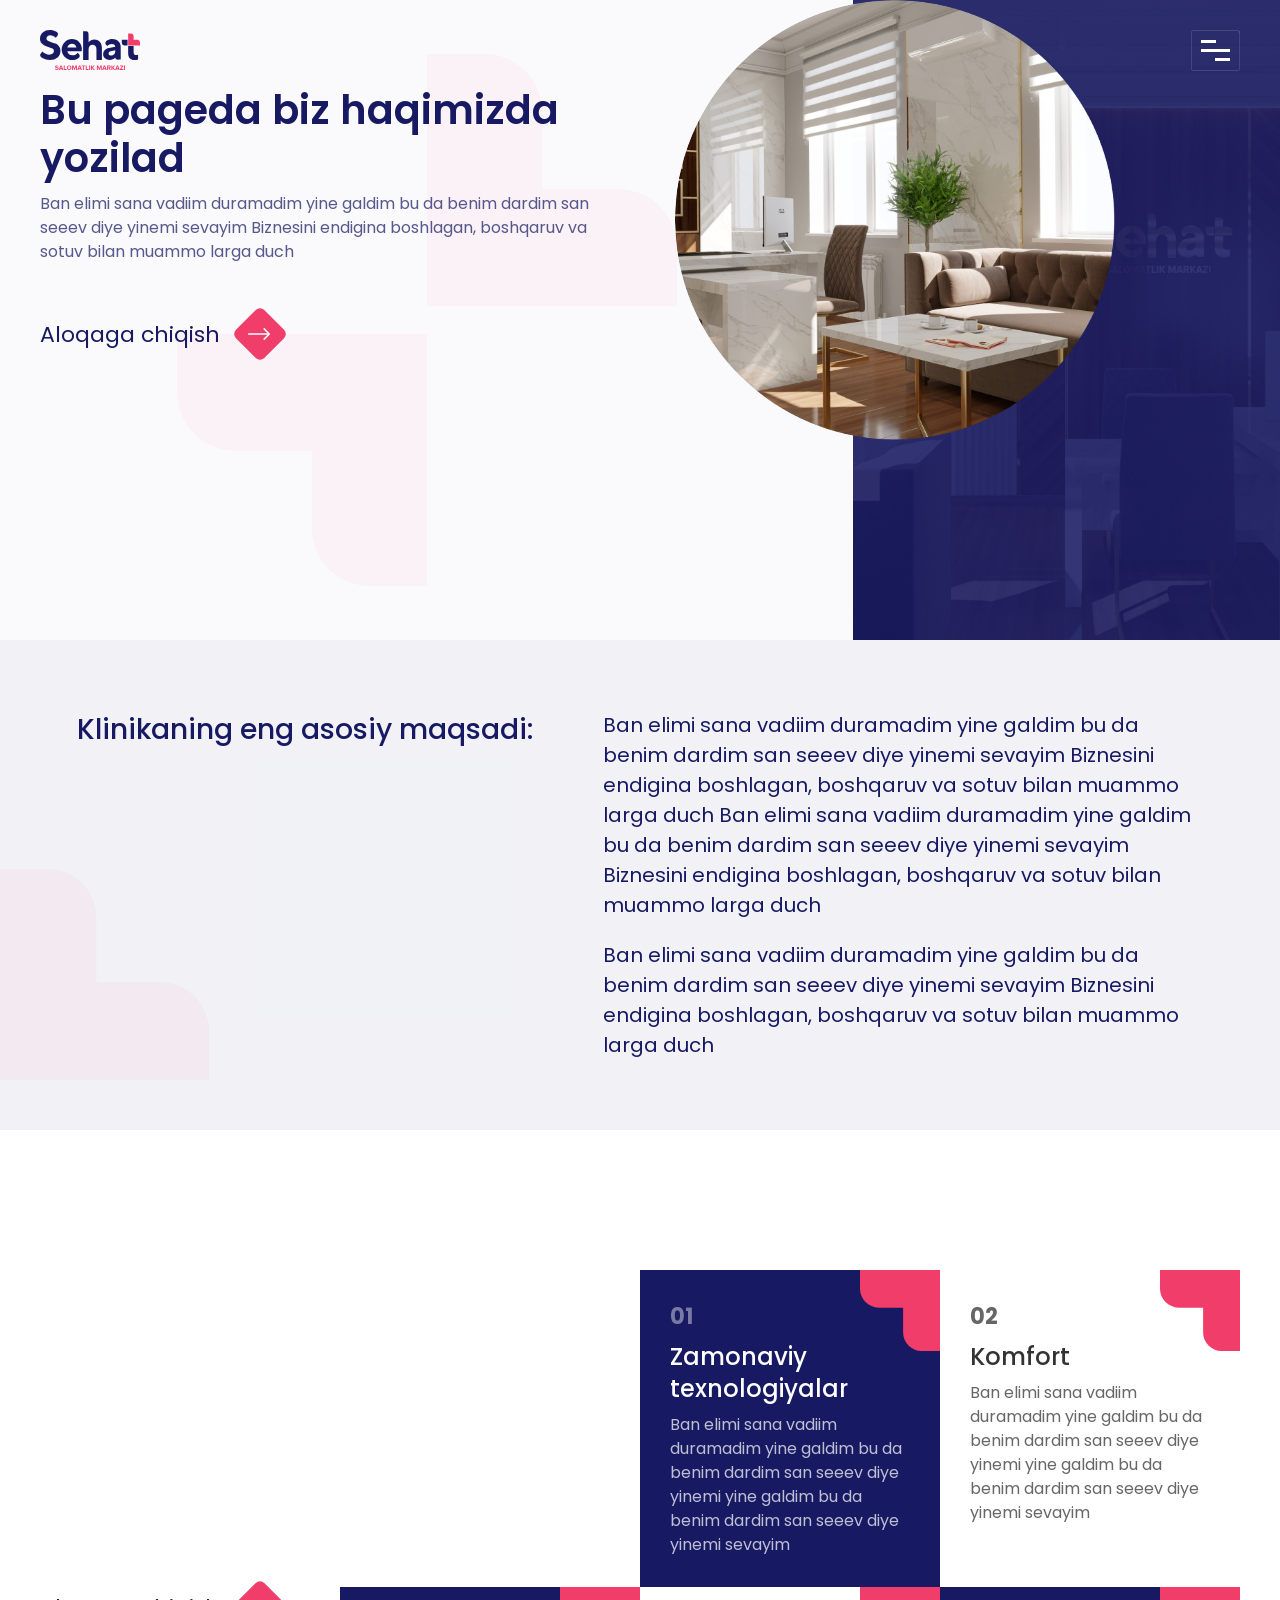
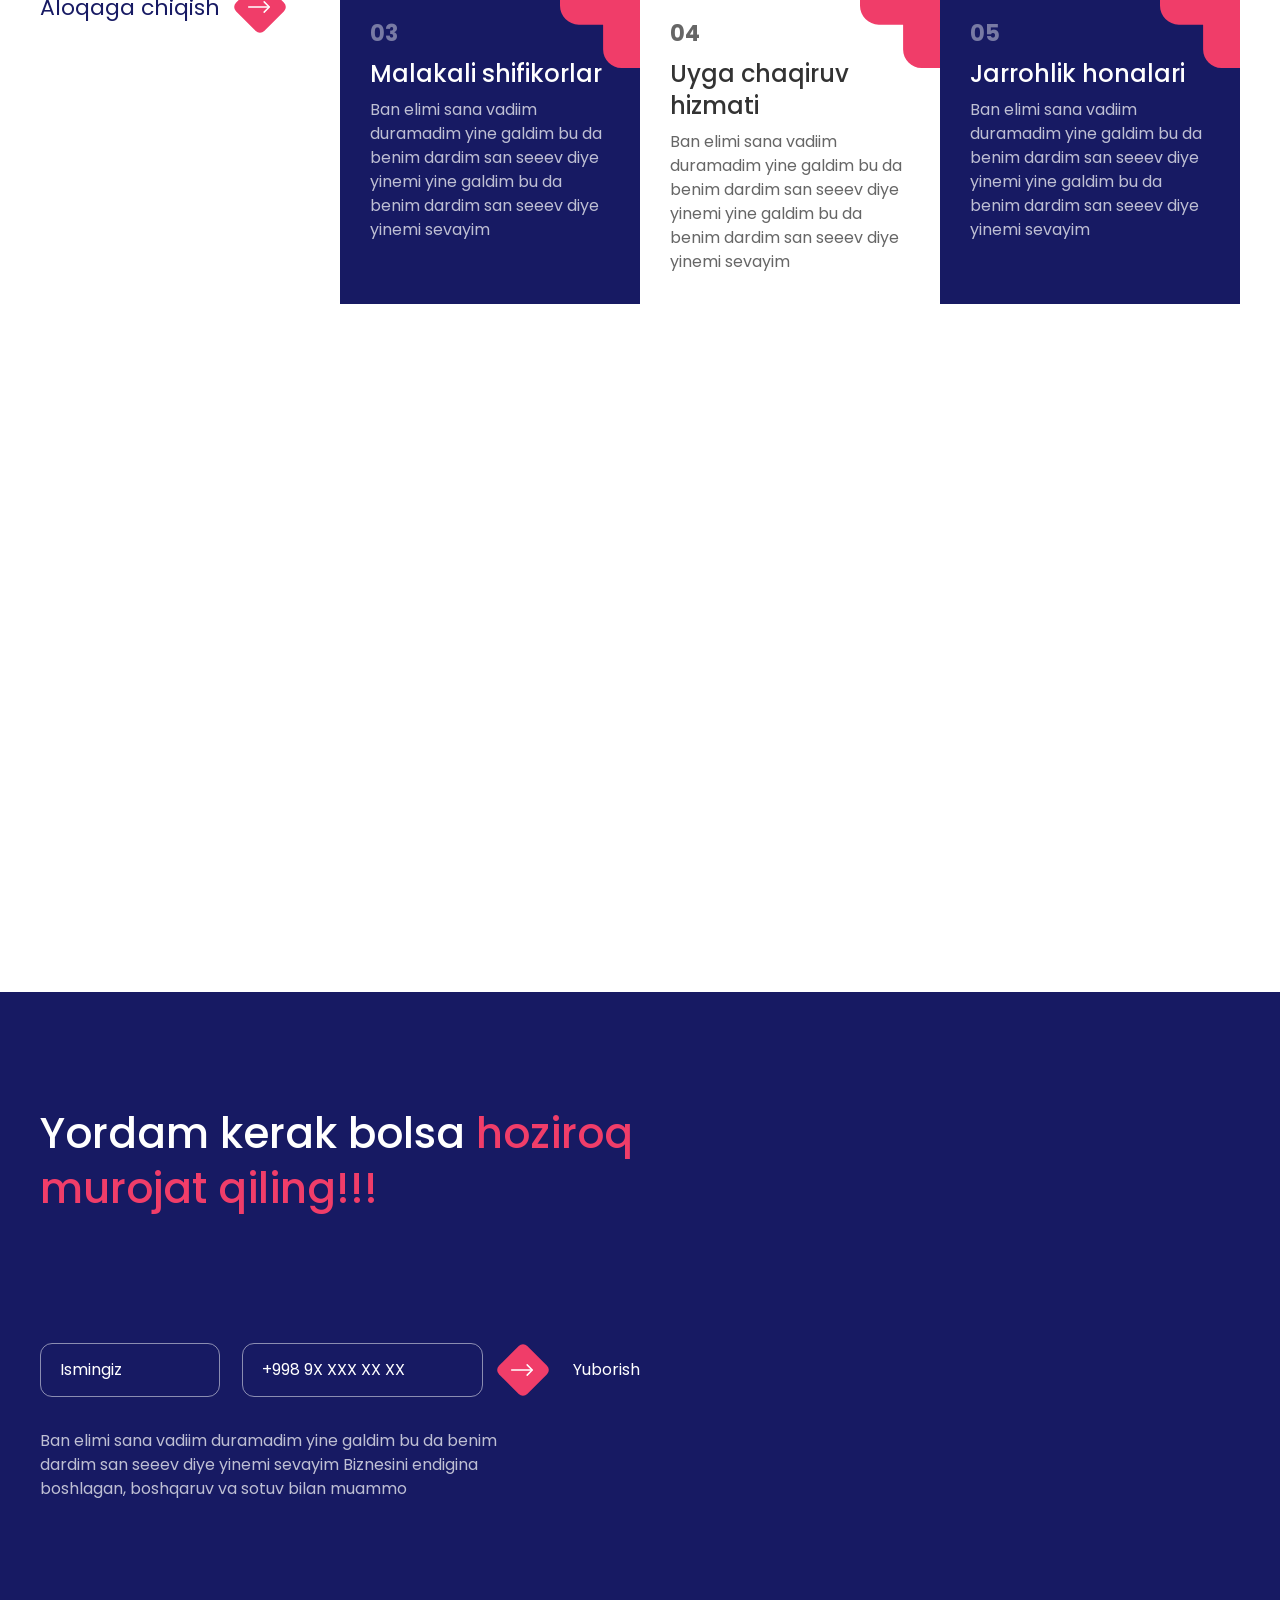
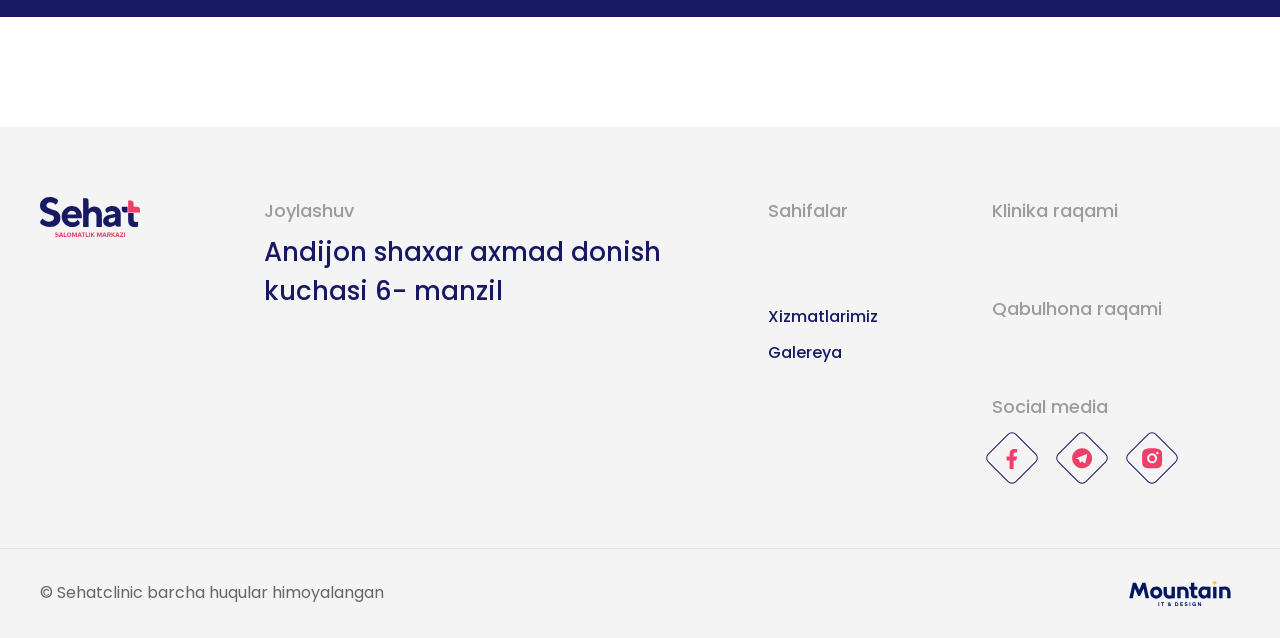
==== commit 6ff4fb3a: "Added" ====
--- a/about.html
+++ b/about.html
@@ -93,6 +93,9 @@
                         Galereya
                       </a>
                     </li>
+                    <div>
+                      <hr class="border-none w-full h-[1px] bg-[#fff] bg-opacity-[0.06]">
+                    </div>
                     <li class="uk-flex uk-flex-right">
                       <a href="contact.html" class="font-400 animBottom" style="visibility: hidden;">
                         Kontaktlar
@@ -346,7 +349,7 @@
             </div>
           </div>
           <div
-            class="main-contents-wrapper uk-container uk-container-large uk-margin-remove-left left-1/2 top-1/2 absolute -translate-x-1/2 -translate-y-1/2 w-full">
+            class="main-contents-wrapper main-contents-wrapper-about uk-container uk-container-large uk-margin-remove-left left-1/2 top-1/2 absolute -translate-x-1/2 -translate-y-1/2 w-full">
             <div class="uk-container uk-container-large relative uk-margin-remove-left">
 
               <div class="content uk-child-width-1-2@l uk-flex-middle uk-grid-large relative z-[2]" uk-grid>
--- a/assets/css/custom.css
+++ b/assets/css/custom.css
@@ -388,6 +388,18 @@
     padding-left: 0px;
     padding-right: 0px;
   }
+  .main-contents-wrapper-about {
+    background-image: url("../images/about/main-img-back.png");
+  }
+  .main-contents-wrapper-service {
+    background-image: url("../images/service/main-img-back.png");
+  }
+  .main-contents-wrapper-gallery {
+    background-image: url("../images/gallery/main-img-back.png");
+  }
+  .main-contents-wrapper-contact {
+    background-image: url("../images/contact/main-img-back.png");
+  }
   .title {
     font-size: 36px;
   }
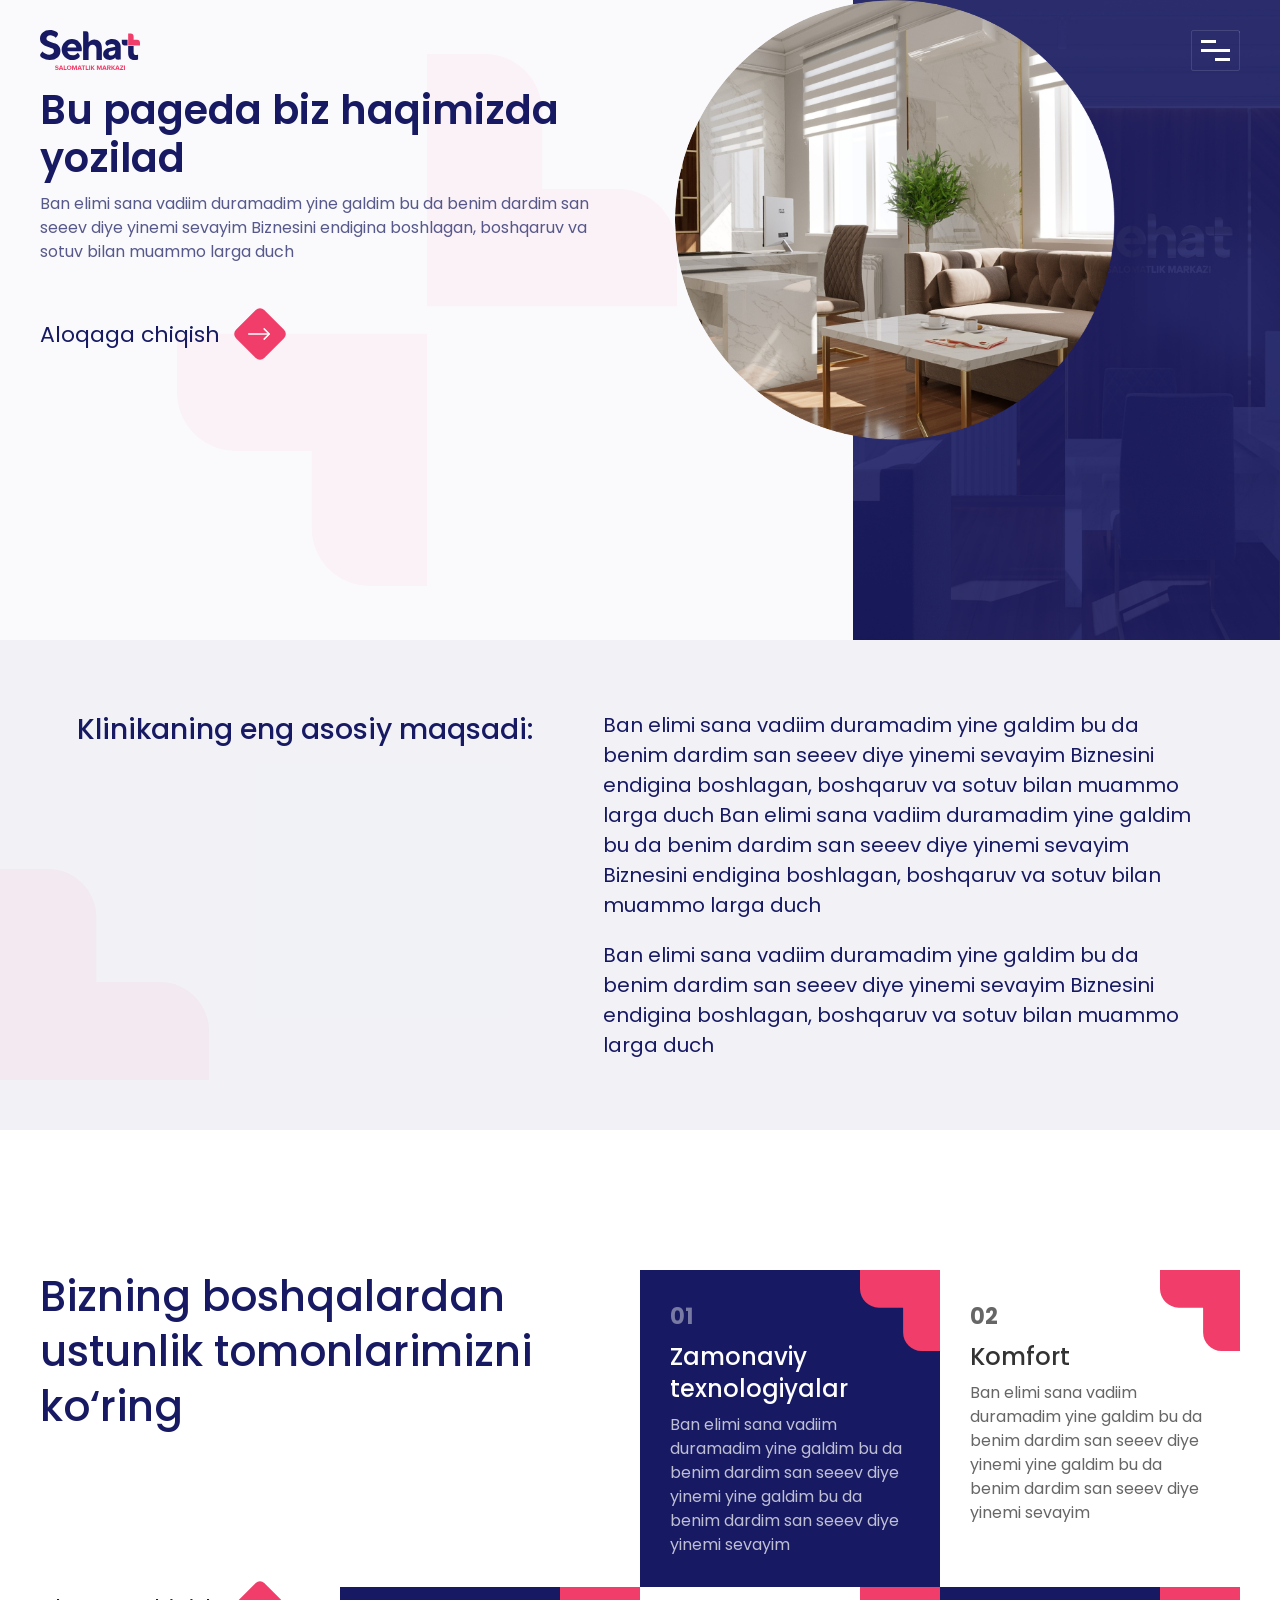
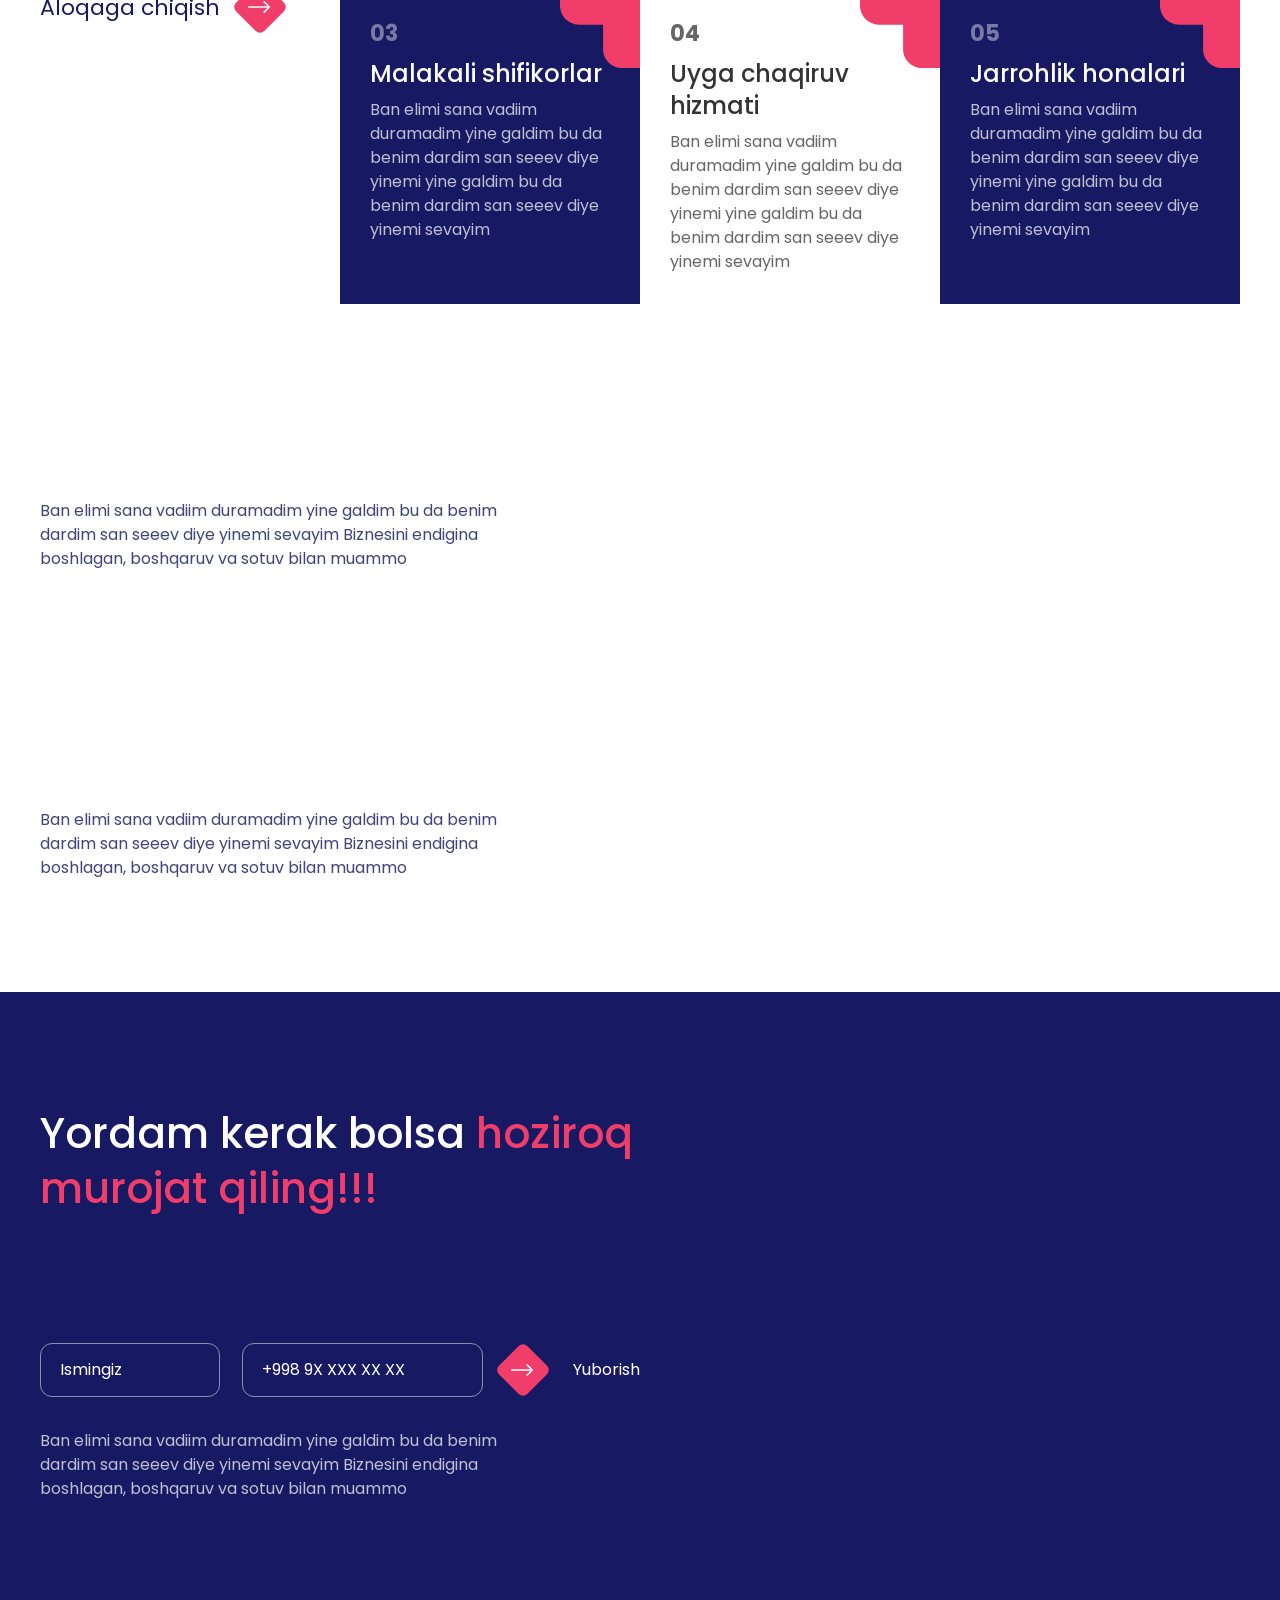
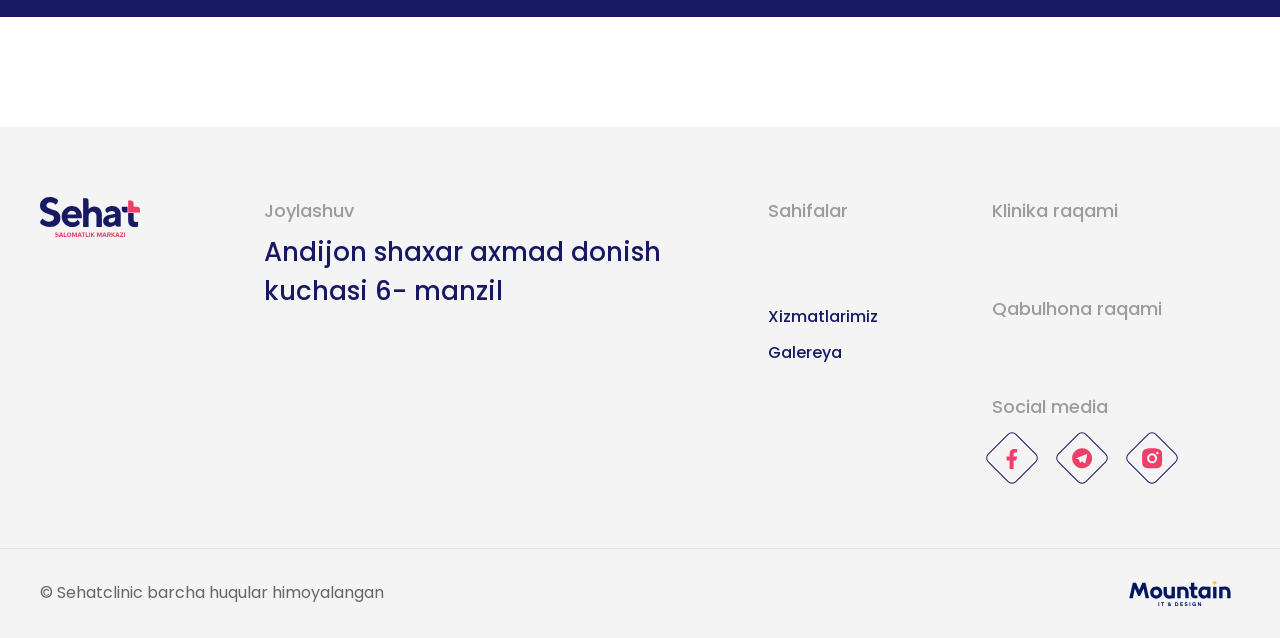
==== commit efafae86: "Added" ====
--- a/about.html
+++ b/about.html
@@ -418,7 +418,8 @@
 
   <section class="uk-section uk-margin-large-top main__advantage-section overflow-hidden">
     <div class="uk-container uk-container-large" uk-scrollspy="target: .animate; cls: uk-animation-fade; delay: 100;">
-      <ul class="uk-grid-collapse uk-child-width-1-4@l uk-child-width-1-2@m" uk-grid uk-scrollspy="target: .fade; cls: uk-animation-scale-up; repeat: true">
+      <ul class="uk-grid-collapse uk-child-width-1-4@l uk-child-width-1-2@m" uk-grid
+        uk-scrollspy="target: .fade; cls: uk-animation-scale-up; repeat: true">
         <li class="uk-width-1-2@m">
           <div class="pb-[20px] lg:pb-0"
             uk-scrollspy="target: .anim; cls: uk-animation-slide-top-medium; delay: 100; repeat: true">
@@ -529,7 +530,8 @@
         sotuv bilan muammo
       </p>
       <div class="mt-[42px]" uk-scrollspy="target: .fade; cls: uk-animation-fade; repeat: true">
-        <ul x-data class="uk-child-width-1-5@l uk-child-width-1-3@s uk-child-width-1-2 uk-grid-small uk-grid-match" uk-grid>
+        <ul x-data class="uk-child-width-1-5@l uk-child-width-1-3@s uk-child-width-1-2 uk-grid-small uk-grid-match"
+          uk-grid>
           <template x-for="[id, value] in Object.entries($store.data.sections)" :key="value">
             <li>
               <div class="relative overflow-hidden bg-[#F4F4F4] fade">
@@ -556,25 +558,27 @@
         sotuv bilan muammo
       </p>
       <div class="mt-[42px]" uk-scrollspy="target: .fade; cls: uk-animation-scale-up; repeat: true">
-       <ul x-data class="uk-child-width-1-3@l uk-child-width-1-2@s uk-grid-large uk-grid-match" uk-grid>
-        <template x-for="[id, item] in Object.entries($store.data.doctors)" :key="item">
-          <li>
-            <div class="text-[#171A63] fade">
-             <div x-data="dropdown" class="border border-[E5E5E5] w-full md:h-[420px] overflow-hidden relative">
-               <img class="object-contain w-full h-full" :src="item.img" alt="doctor">
-               <button @click="toggle" class="absolute right-0 bottom-0 w-[50px] h-[50px] flex items-center justify-center border border-[#E5E5E5] z-[2]">
-                 <img src="../assets/images/icons/dots.svg" alt="dots">
-               </button>
-               <div x-show="open" @click.outside="open = false" class="card-hover p-[15px] sm:p-[50px] absolute left-0 top-0 w-full h-full z-[3]">
-                 <p class="text-[#171A63]" x-text="item.desc"></p>
-               </div>
-             </div>
-             <p class="text-[20px] sm:text-[26px] font-medium mt-[32px]" x-text="item.name"></p>
-             <span class="sm:text-xl" x-text="item.job"></span>
-            </div>
-          </li>
-        </template>
-       </ul>
+        <ul x-data class="uk-child-width-1-3@l uk-child-width-1-2@s uk-grid-large uk-grid-match" uk-grid>
+          <template x-for="[id, item] in Object.entries($store.data.doctors)" :key="item">
+            <li>
+              <div class="text-[#171A63] fade">
+                <div x-data="dropdown" class="border border-[E5E5E5] w-full md:h-[420px] overflow-hidden relative">
+                  <img class="object-contain w-full h-full" :src="item.img" alt="doctor">
+                  <button @click="toggle"
+                    class="absolute right-0 bottom-0 w-[50px] h-[50px] flex items-center justify-center border border-[#E5E5E5] z-[2]">
+                    <img src="../assets/images/icons/dots.svg" alt="dots">
+                  </button>
+                  <div x-show="open" @click.outside="open = false"
+                    class="card-hover p-[15px] sm:p-[50px] absolute left-0 top-0 w-full h-full z-[3]">
+                    <p class="text-[#171A63]" x-text="item.desc"></p>
+                  </div>
+                </div>
+                <p class="text-[20px] sm:text-[26px] font-medium mt-[32px]" x-text="item.name"></p>
+                <span class="sm:text-xl" x-text="item.job"></span>
+              </div>
+            </li>
+          </template>
+        </ul>
       </div>
     </div>
   </section>
@@ -636,7 +640,8 @@
     </div>
   </section>
 
-  <footer class="uk-section mt-[110px] bg-[#F4F4F4] uk-padding-remove-bottom" uk-scrollspy="target: .animation; cls: uk-animation-slide-top-medium; repeat: true; delay: 100">
+  <footer class="uk-section mt-[110px] bg-[#F4F4F4] uk-padding-remove-bottom"
+    uk-scrollspy="target: .animation; cls: uk-animation-slide-top-medium; repeat: true; delay: 100">
     <div class="uk-container uk-container-large">
       <div class="uk-grid-large uk-child-width-1-4@l uk-child-width-1-2 lg:justify-between" uk-grid>
         <div class="w-full sm:w-[200px] flex sm:inline-block justify-center">
@@ -734,6 +739,10 @@
   <script src="../assets/js/custom.js"></script>
   <script src="../assets/js/store.js"></script>
 
+  <script>
+    AOS.init();
+  </script>
+
 </body>
 
 </html>
